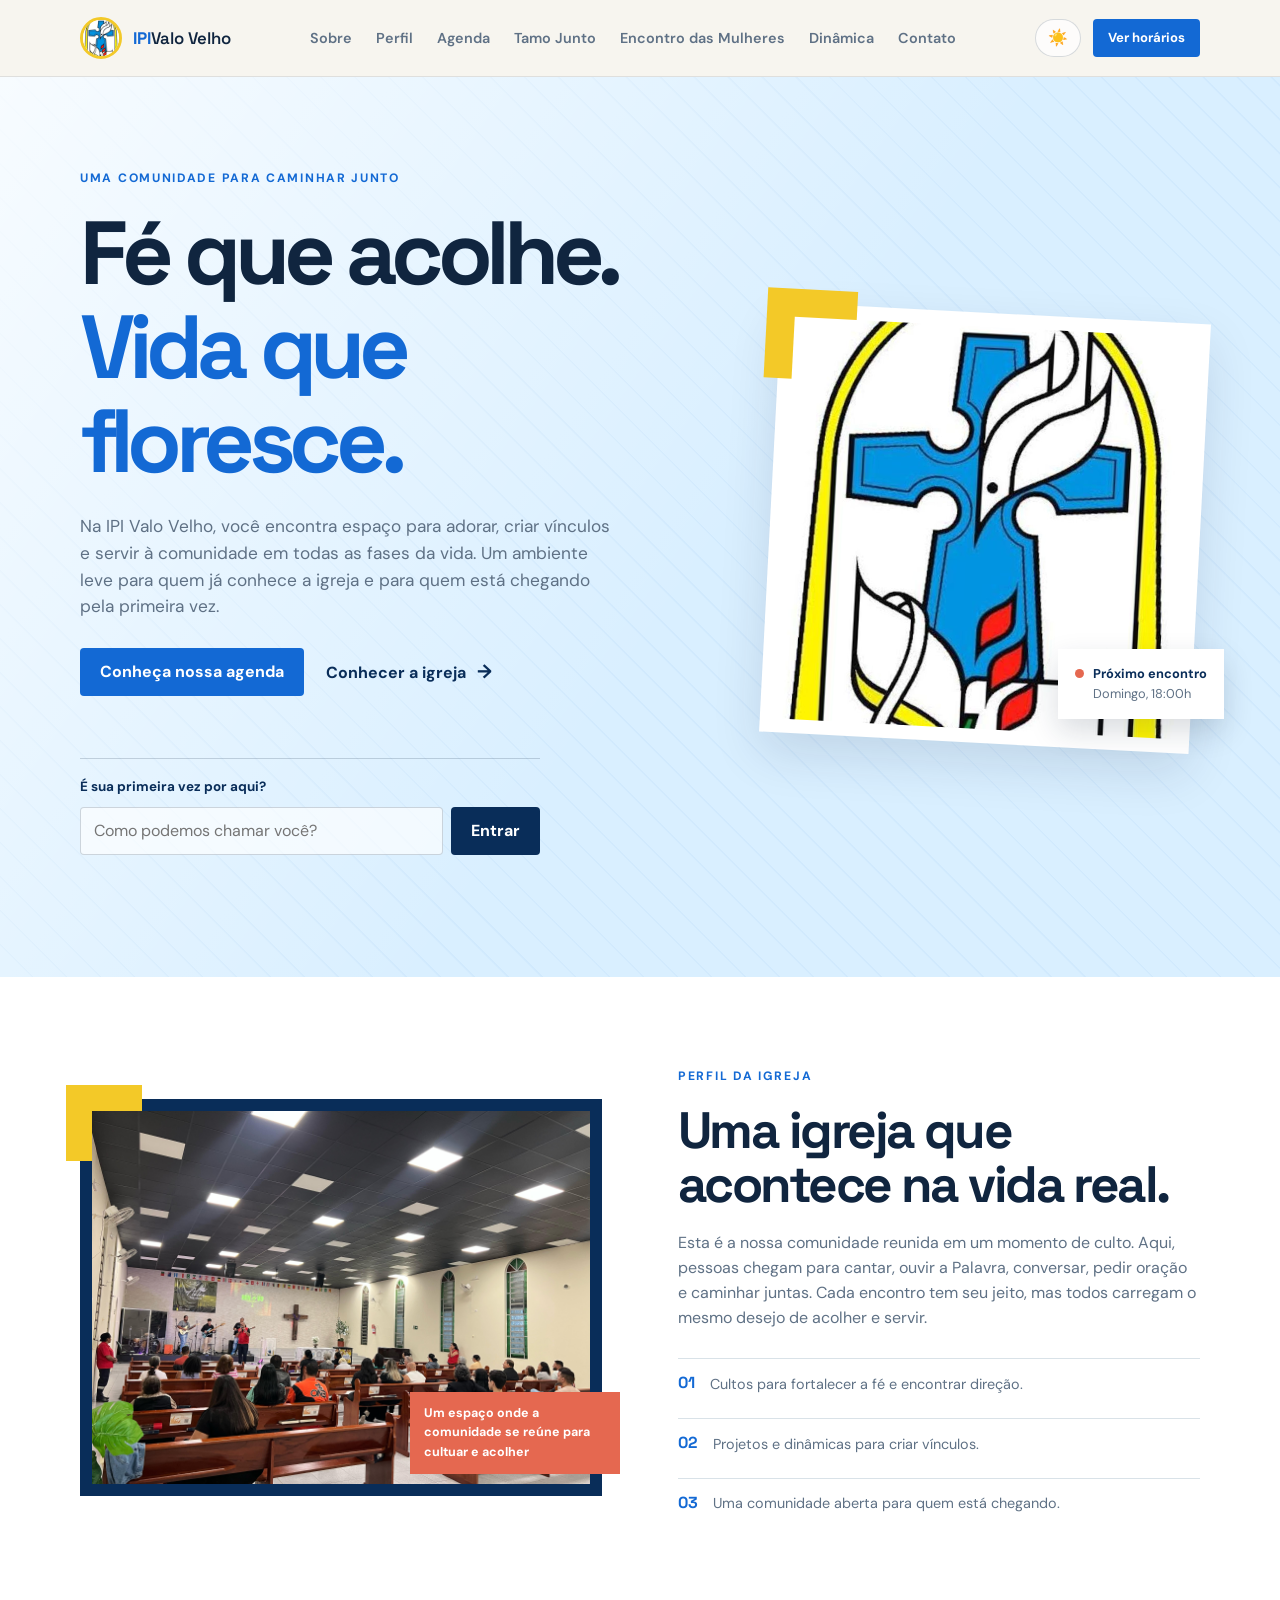
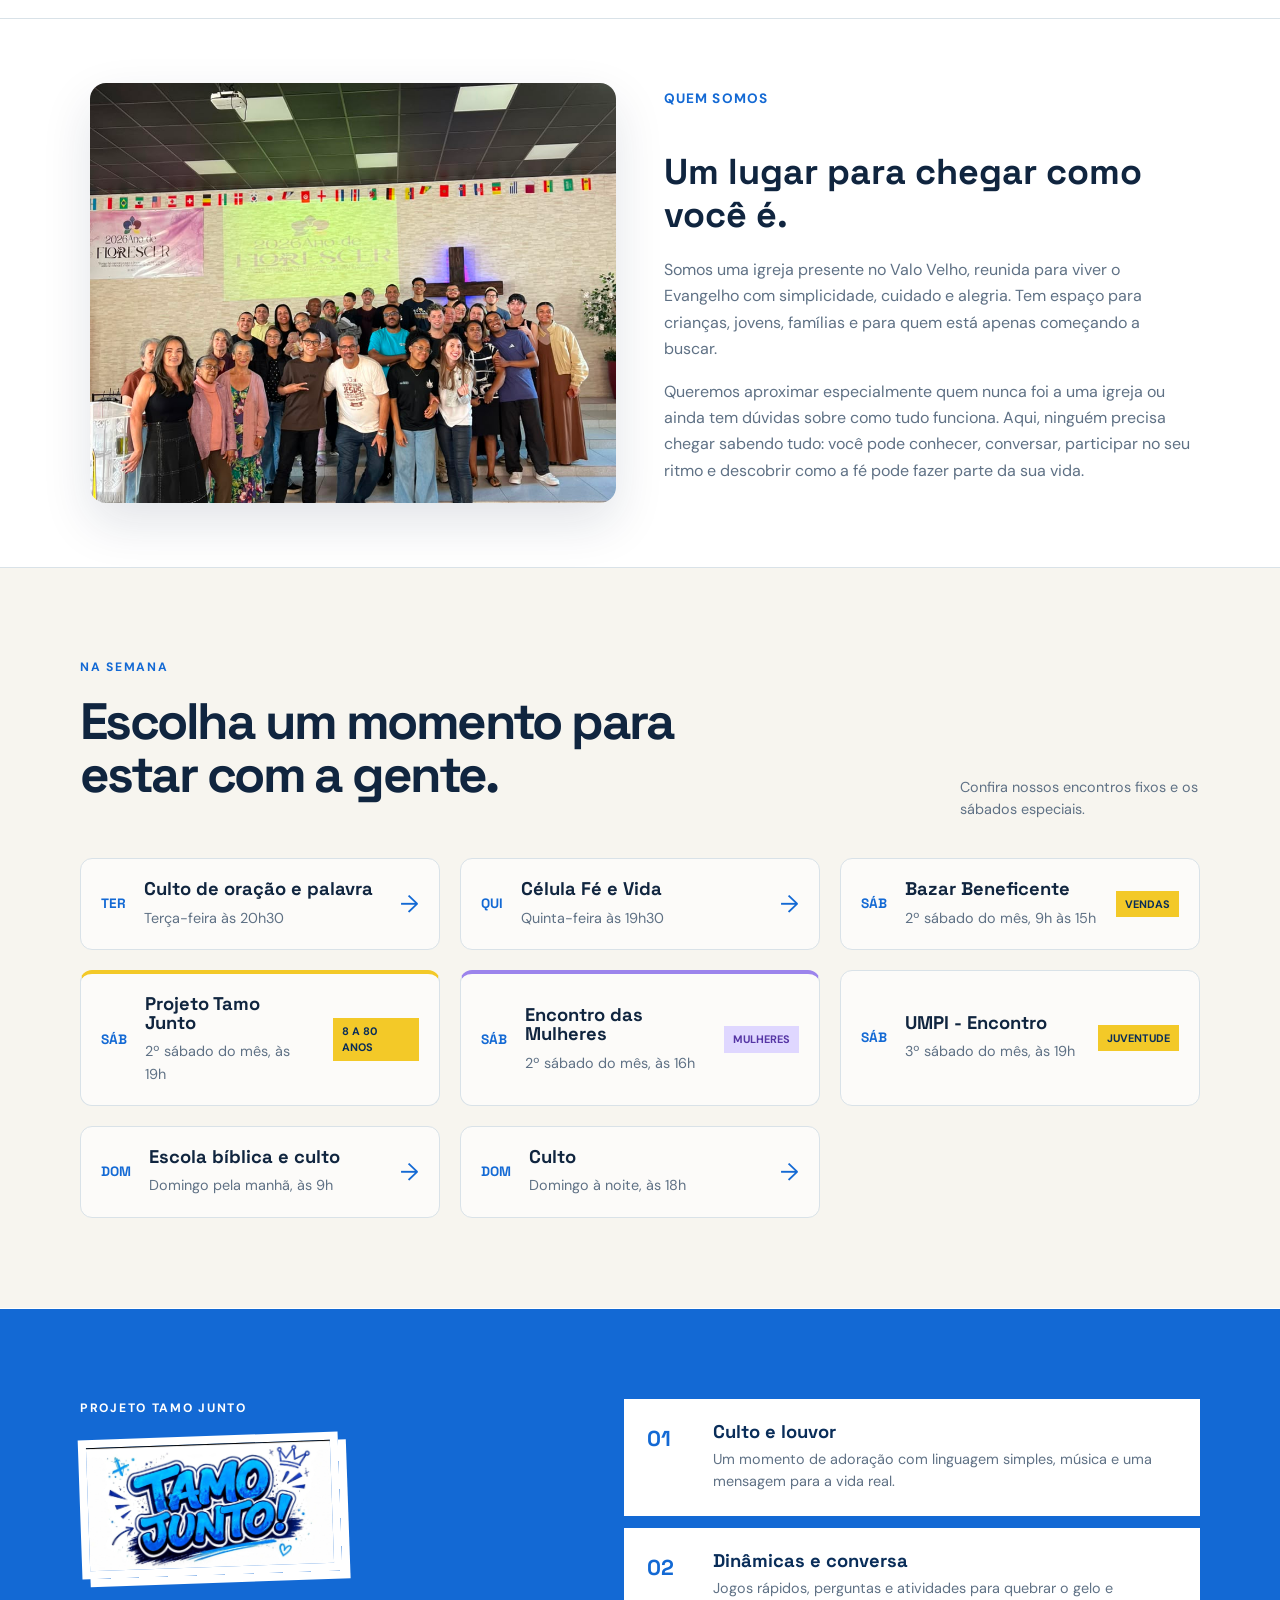
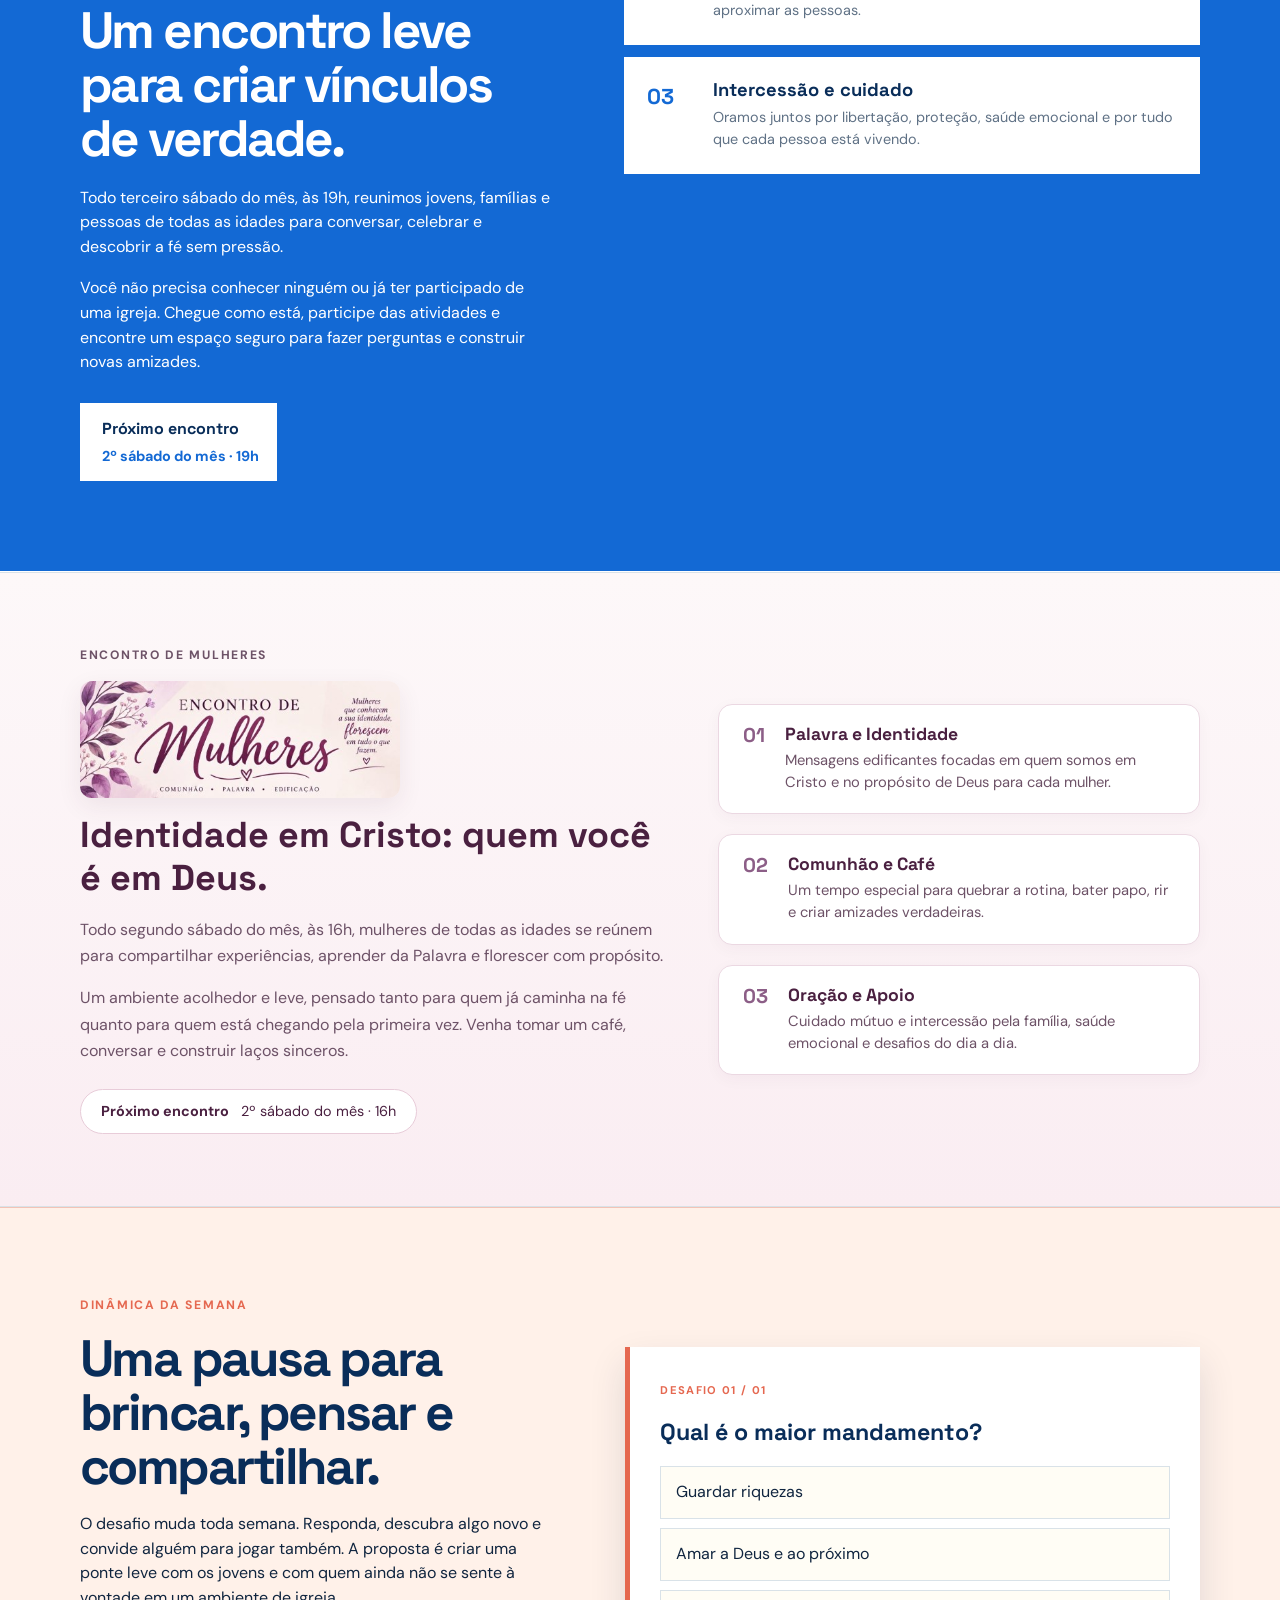
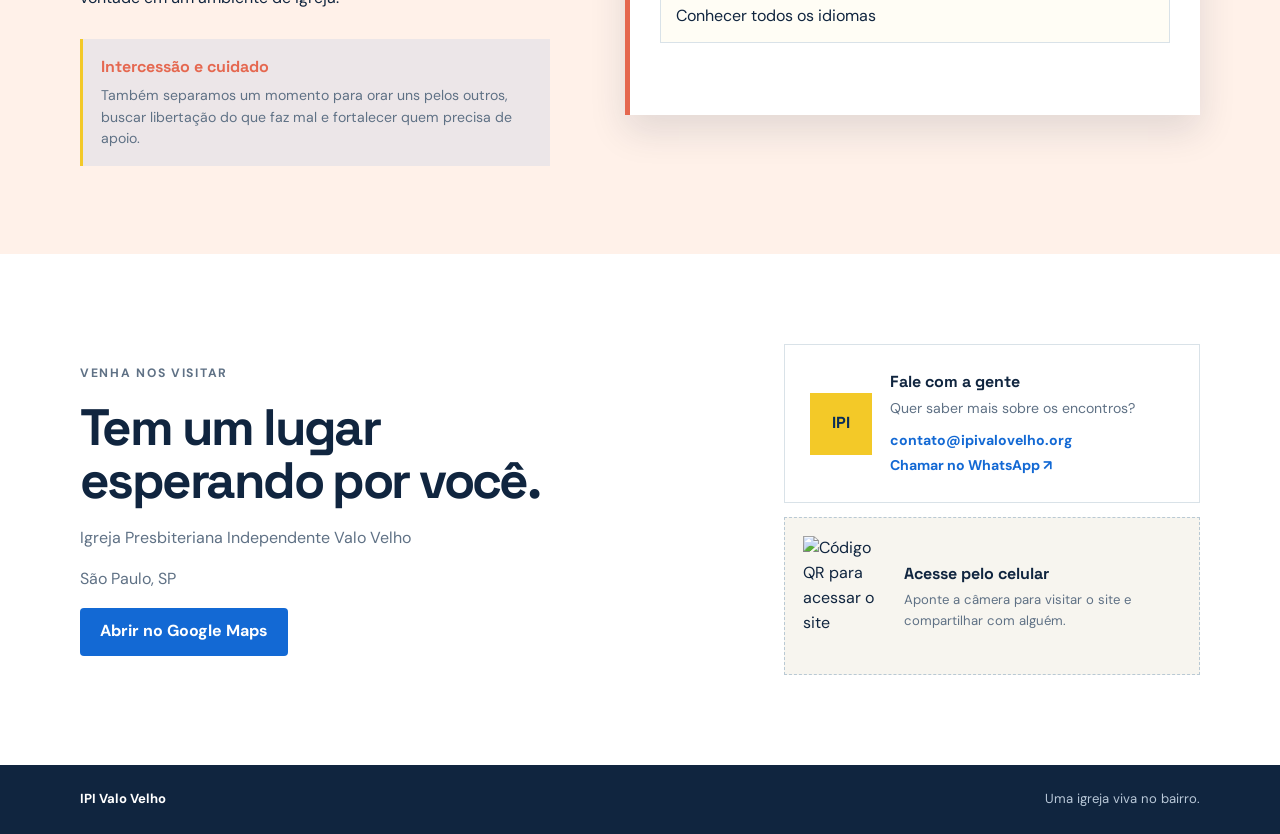
==== index.html @ 5ca3e4ac "Update index.html" ====
<!DOCTYPE html>
<html lang="pt-BR">
  <head>
    <meta charset="UTF-8" />
    <meta name="viewport" content="width=device-width, initial-scale=1.0" />
    <meta name="description" content="Conheça a IPI Valo Velho, seus cultos, projetos e atividades da semana." />
    <title>IPI Valo Velho | Comunidade e Fé</title>
    <link rel="stylesheet" href="./index.css">
  </head>
  <body>
    <header class="site-header">
      <div class="container nav-wrap">
        <a class="brand" href="#inicio" aria-label="IPI Valo Velho - início">
          <img src="./images/Logo Igreja Presbiteriana Independente.jpg" alt="Logo da Igreja Presbiteriana Independente Valo Velho" />
          <span><strong>IPI</strong>Valo Velho</span>
        </a>
        <nav aria-label="Navegação principal">
          <a href="#sobre">Sobre</a>
          <a href="#perfil">Perfil</a>
          <a href="#agenda">Agenda</a>
          <a href="#tamo-junto">Tamo Junto</a>
          <a href="#Encontro-das-Mulheres">Encontro das Mulheres</a>
          <a href="#dinamica">Dinâmica</a>
          <a href="#contato">Contato</a>
        </nav>
        <div class="header-actions">
          <button class="theme-toggle" type="button" aria-label="Alternar tema">
            <span class="theme-toggle__icon" aria-hidden="true">☀️</span>
          </button>
          <a class="button button-small" href="#agenda">Ver horários</a>
        </div>
      </div>
    </header>

    <main>
      <section class="hero" id="inicio">
        <div class="container hero-grid">
          <div class="hero-copy">
            <p class="kicker">Uma comunidade para caminhar junto</p>
            <h1>Fé que acolhe.<br /><em>Vida que floresce.</em></h1>
            <p class="hero-intro">Na IPI Valo Velho, você encontra espaço para adorar, criar vínculos e servir à comunidade em todas as fases da vida. Um ambiente leve para quem já conhece a igreja e para quem está chegando pela primeira vez.</p>
            <div class="hero-actions">
              <a class="button" href="#agenda">Conheça nossa agenda</a>
              <a class="text-link" href="#sobre">Conhecer a igreja <span aria-hidden="true">&#8594;</span></a>
            </div>
            <div class="visitor-checkin" aria-label="Entrada de visitante">
              <label for="visitor-name">É sua primeira vez por aqui?</label>
              <div class="checkin-row">
                <input id="visitor-name" type="text" placeholder="Como podemos chamar você?" autocomplete="name" />
                <button class="button button-dark" id="checkin-button" type="button">Entrar</button>
              </div>
              <p class="checkin-message" id="checkin-message" role="status"></p>
            </div>
          </div>
          <div class="hero-art">
            <div class="hero-image-frame">
              <img src="./images/Logo Igreja Presbiteriana Independente.jpg" alt="Logo da Igreja Presbiteriana Independente Valo Velho" />
            </div>
            <div class="hero-note"><span class="note-dot"></span><strong>Próximo encontro</strong><span>Domingo, 18:00h</span></div>
          </div>
        </div>
      </section>

      <section class="profile-section" id="perfil">
        <div class="container profile-grid">
          <div class="profile-image-frame">
            <img src="./images/Culto.jpg" alt="Culto acontecendo no interior da Igreja Presbiteriana Independente Valo Velho" />
            <span class="profile-caption">Um espaço onde a comunidade se reúne para cultuar e acolher</span>
          </div>
          <div class="profile-copy">
            <p class="section-label">Perfil da igreja</p>
            <h2>Uma igreja que acontece na vida real.</h2>
            <p>Esta é a nossa comunidade reunida em um momento de culto. Aqui, pessoas chegam para cantar, ouvir a Palavra, conversar, pedir oração e caminhar juntas. Cada encontro tem seu jeito, mas todos carregam o mesmo desejo de acolher e servir.</p>
            <div class="profile-points">
              <div><strong>01</strong><span>Cultos para fortalecer a fé e encontrar direção.</span></div>
              <div><strong>02</strong><span>Projetos e dinâmicas para criar vínculos.</span></div>
              <div><strong>03</strong><span>Uma comunidade aberta para quem está chegando.</span></div>
            </div>
          </div>
        </div>
      </section>

     <section id="sobre" class="about-section">
  <div class="about-container">
    <div class="about-media">
      <img 
        src="./images/QuemSomos.jpg" 
        alt="Comunidade reunida na IPI Valo Velho" 
        class="about-img"
      />
    </div>
    <div class="about-content">
      <span class="section-tag">QUEM SOMOS</span>
      <h2>Um lugar para chegar como você é.</h2>
      <p>
        Somos uma igreja presente no Valo Velho, reunida para viver o Evangelho com simplicidade, cuidado e alegria. Tem espaço para crianças, jovens, famílias e para quem está apenas começando a buscar.
      </p>
      <p>
        Queremos aproximar especialmente quem nunca foi a uma igreja ou ainda tem dúvidas sobre como tudo funciona. Aqui, ninguém precisa chegar sabendo tudo: você pode conhecer, conversar, participar no seu ritmo e descobrir como a fé pode fazer parte da sua vida.
      </p>
    </div>
  </div>
</section>

      <section class="section" id="agenda">
        <div class="container">
          <div class="section-heading">
            <div><p class="section-label">Na semana</p><h2>Escolha um momento para estar com a gente.</h2></div>
            <p class="section-description">Confira nossos encontros fixos e os sábados especiais.</p>
          </div>
          <div class="schedule-grid">
            <article class="schedule-card"><span class="day">TER</span><div><h3>Culto de oração e palavra</h3><p>Terça-feira às 20h30</p></div><span class="arrow" aria-hidden="true">&#8594;</span></article>
            <article class="schedule-card"><span class="day">QUI</span><div><h3>Célula Fé e Vida</h3><p>Quinta-feira às 19h30</p></div><span class="arrow" aria-hidden="true">&#8594;</span></article>
            <article class="schedule-card"><span class="day">SÁB</span><div><h3>Bazar Beneficente</h3><p>2º sábado do mês, 9h às 15h</p></div><span class="tag red">Vendas</span></article>
            <article class="schedule-card featured"><span class="day">SÁB</span><div><h3>Projeto Tamo Junto</h3><p>2º sábado do mês, às 19h</p></div><span class="tag">8 a 80 anos</span></article>
            <article class="schedule-card"><span class="day">SÁB</span><div><h3>Encontro das Mulheres</h3><p>2º sábado do mês, às 16h</p></div><span class="tag purple">Mulheres</span></article>
            <article class="schedule-card"><span class="day">SÁB</span><div><h3>UMPI - Encontro</h3><p>3º sábado do mês, às 19h</p></div><span class="tag blue">Juventude</span></article>
            <article class="schedule-card"><span class="day">DOM</span><div><h3>Escola bíblica e culto</h3><p>Domingo pela manhã, às 9h</p></div><span class="arrow" aria-hidden="true">&#8594;</span></article>
            <article class="schedule-card"><span class="day">DOM</span><div><h3>Culto</h3><p>Domingo à noite, às 18h</p></div><span class="arrow" aria-hidden="true">&#8594;</span></article>
          </div>
        </div>
      </section>

      <section class="tamo-section" id="tamo-junto">
        <div class="container tamo-layout">
          <div class="tamo-heading">
            <p class="section-label">Projeto Tamo Junto</p><img class="tamo-logo tamo-logo-top" src="./images/logo.jpg" alt="Logo do Projeto Tamo Junto" />
            <h2>Um encontro leve para criar vínculos de verdade.</h2>
            <p>Todo terceiro sábado do mês, às 19h, reunimos jovens, famílias e pessoas de todas as idades para conversar, celebrar e descobrir a fé sem pressão.</p>
            <p>Você não precisa conhecer ninguém ou já ter participado de uma igreja. Chegue como está, participe das atividades e encontre um espaço seguro para fazer perguntas e construir novas amizades.</p>
            <div class="tamo-date"><strong>Próximo encontro</strong><span>2º sábado do mês · 19h</span></div>
          </div>
          <div class="tamo-activities">
            <div class="activity-card"><span>01</span><div><h3>Culto e louvor</h3><p>Um momento de adoração com linguagem simples, música e uma mensagem para a vida real.</p></div></div>
            <div class="activity-card"><span>02</span><div><h3>Dinâmicas e conversa</h3><p>Jogos rápidos, perguntas e atividades para quebrar o gelo e aproximar as pessoas.</p></div></div>
            <div class="activity-card"><span>03</span><div><h3>Intercessão e cuidado</h3><p>Oramos juntos por libertação, proteção, saúde emocional e por tudo que cada pessoa está vivendo.</p></div></div>
          </div>
        </div>
      </section>

      <section class="women-section" id="Encontro-das-Mulheres">
  <div class="container women-layout">
    <div class="women-heading">
      <p class="section-label">Encontro de Mulheres</p>
      <img class="women-logo women-logo-top" src="./images/EncontrodasMulheres.jpg" alt="Logo do Encontro de Mulheres" />
      <h2>Identidade em Cristo: quem você é em Deus.</h2>
      <p>Todo segundo sábado do mês, às 16h, mulheres de todas as idades se reúnem para compartilhar experiências, aprender da Palavra e florescer com propósito.</p>
      <p>Um ambiente acolhedor e leve, pensado tanto para quem já caminha na fé quanto para quem está chegando pela primeira vez. Venha tomar um café, conversar e construir laços sinceros.</p>
      <div class="women-date">
        <strong>Próximo encontro</strong>
        <span>2º sábado do mês · 16h</span>
      </div>
    </div>

    <div class="women-activities">
      <div class="activity-card">
        <span>01</span>
        <div>
          <h3>Palavra e Identidade</h3>
          <p>Mensagens edificantes focadas em quem somos em Cristo e no propósito de Deus para cada mulher.</p>
        </div>
      </div>
      <div class="activity-card">
        <span>02</span>
        <div>
          <h3>Comunhão e Café</h3>
          <p>Um tempo especial para quebrar a rotina, bater papo, rir e criar amizades verdadeiras.</p>
        </div>
      </div>
      <div class="activity-card">
        <span>03</span>
        <div>
          <h3>Oração e Apoio</h3>
          <p>Cuidado mútuo e intercessão pela família, saúde emocional e desafios do dia a dia.</p>
        </div>
      </div>
    </div>
  </div>
</section>   
      
      <section class="game-section" id="dinamica">
        <div class="container game-layout">
          <div><p class="section-label light">Dinâmica da semana</p><h2>Uma pausa para brincar, pensar e compartilhar.</h2><p>O desafio muda toda semana. Responda, descubra algo novo e convide alguém para jogar também. A proposta é criar uma ponte leve com os jovens e com quem ainda não se sente à vontade em um ambiente de igreja.</p><div class="intercession-note"><strong>Intercessão e cuidado</strong><span>Também separamos um momento para orar uns pelos outros, buscar libertação do que faz mal e fortalecer quem precisa de apoio.</span></div></div>
          <div class="quiz-card" id="quiz-card">
            <span class="quiz-count">DESAFIO 01 / 01</span>
            <h3>Qual é o maior mandamento?</h3>
            <div class="quiz-options">
              <button type="button" data-answer="false">Guardar riquezas</button>
              <button type="button" data-answer="true">Amar a Deus e ao próximo</button>
              <button type="button" data-answer="false">Conhecer todos os idiomas</button>
            </div>
            <p class="quiz-result" id="quiz-result" role="status"></p>
          </div>
        </div>
      </section>

      <section class="location-section" id="contato">
        <div class="container location-grid">
          <div><p class="section-label">Venha nos visitar</p><h2>Tem um lugar esperando por você.</h2><p>Igreja Presbiteriana Independente Valo Velho</p><p>São Paulo, SP</p><a class="button" href="https://www.google.com/maps/search/?api=1&query=IPI+Valo+Velho" target="_blank" rel="noopener noreferrer">Abrir no Google Maps</a></div>
            <div class="contact-stack"><div class="contact-card"><span class="contact-mark">IPI</span><div><strong>Fale com a gente</strong><p>Quer saber mais sobre os encontros?</p><a href="mailto:contato@ipivalovelho.org">contato@ipivalovelho.org</a><br/>
              <a href="https://01158736842" target="_blank" rel="noopener noreferrer">Chamar no WhatsApp &#8599;</a></div></div>
            <div class="qr-card">
            <img 
              src="https://api.qrserver.com/v1/create-qr-code/?size=150x150&data=https://vitorbernardes-tech.github.io/IPI-Valo-Velho/" 
              alt="Código QR para acessar o site"
              style="width: 120px; height: 120px;"
              />
            <div>
              <strong>Acesse pelo celular</strong>
                <p>Aponte a câmera para visitar o site e compartilhar com alguém.</p>
            </div>
          </div>
        </div>
    </section>
  </main>

    <footer><div class="container footer-wrap"><span>IPI Valo Velho</span><span>Uma igreja viva no bairro.</span></div></footer>

    <script src="./app.js" defer></script>
  </body>
</html>
---- index.css ----
@import url('https://fonts.googleapis.com/css2?family=DM+Sans:wght@400;500;600;700&family=Space+Grotesk:wght@500;600;700&display=swap');

:root {
  --ink: #10253f;
  --muted: #5f7185;
  --blue: #1369d4;
  --blue-dark: #092d59;
  --sky: #d9efff;
  --yellow: #f3c928;
  --red: #e56850;
  --paper: #f7f5ef;
  --white: #fff;
  --line: #d9e2e8;
  --shadow: 0 20px 50px rgba(16, 37, 63, .12);
}

body[data-theme="dark"] {
  background-color: var(--paper);
  color: var(--ink);
}

body[data-theme="dark"] .site-header {
  background: rgba(10, 20, 35, 0.95);
  border-bottom: 1px solid var(--line);
}

body[data-theme="dark"] .nav-links a {
  color: var(--ink);
}

body[data-theme="dark"] .hero {
  background-image: linear-gradient(125deg, rgba(10, 20, 35, 0.85), transparent 55%);
}

body[data-theme="dark"] .schedule-card,
body[data-theme="dark"] .profile-card,
body[data-theme="dark"] .info-card,
body[data-theme="dark"] .interactive-card {
  background-color: var(--white);
  border-color: var(--line);
  color: var(--ink);
}

body[data-theme="dark"] p,
body[data-theme="dark"] .section-desc,
body[data-theme="dark"] .card-desc {
  color: var(--muted);
}

body[data-theme="dark"] input[type="text"] {
  background-color: var(--paper);
  border-color: var(--line);
  color: var(--ink);
}
body[data-theme="dark"] {

  --ink: #eaf5ff;
  --muted: #a8bdd7;
  --blue: #7bb3ff;
  --blue-dark: #dfeeff;
  --sky: #11263d;
  --yellow: #f3d764;
  --red: #ff9180;
  --paper: #0a1423;
  --white: #13263d;
  --line: #2d435d;
  --shadow: 0 20px 50px rgba(2, 6, 12, .45);
}

.about-section {
  padding: 4rem 1.5rem;
  background-color: var(--white);
  border-top: 1px solid var(--line);
  border-bottom: 1px solid var(--line);
}

.about-container {
  max-width: 1100px;
  margin: 0 auto;
  display: grid;
  grid-template-columns: 1fr 1fr;
  gap: 3rem;
  align-items: center;
}

.about-media {
  position: relative;
}

.about-img {
  width: 100%;
  max-height: 420px;
  object-fit: cover;
  border-radius: 16px;
  box-shadow: var(--shadow);
  display: block;
}

.about-content .section-tag {
  font-size: 0.85rem;
  font-weight: 700;
  letter-spacing: 0.08em;
  color: var(--blue);
  text-transform: uppercase;
  margin-bottom: 0.75rem;
  display: inline-block;
}

.about-content h2 {
  font-size: 2.25rem;
  line-height: 1.2;
  margin-bottom: 1.25rem;
  color: var(--ink);
}

.about-content p {
  color: var(--muted);
  line-height: 1.65;
  margin-bottom: 1rem;
}

/* Responsividade para celular/telas menores */
@media (max-width: 768px) {
  .about-container {
    grid-template-columns: 1fr;
    gap: 2rem;
  }
}

* { box-sizing: border-box; }
html { scroll-behavior: smooth; }
body { margin: 0; background: var(--paper); color: var(--ink); font-family: 'DM Sans', sans-serif; line-height: 1.55; transition: background-color .25s ease, color .25s ease; }
a { color: inherit; text-decoration: none; }
img { display: block; max-width: 100%; }
button, input { font: inherit; }
.container { width: min(1120px, calc(100% - 40px)); margin: 0 auto; }
.header-actions { display: flex; align-items: center; gap: 12px; }
.theme-toggle { display: inline-flex; align-items: center; gap: 8px; min-height: 38px; padding: 0 12px; border: 1px solid rgba(16, 37, 63, .16); border-radius: 999px; background: rgba(255, 255, 255, .7); color: var(--ink); cursor: pointer; transition: background .2s ease, border-color .2s ease, transform .2s ease; }
.theme-toggle:hover { transform: translateY(-1px); border-color: var(--blue); }
body[data-theme="dark"] .theme-toggle { background: rgba(19, 41, 66, .9); border-color: rgba(173, 201, 255, .3); }
.theme-toggle__icon { font-size: 1rem; }
.theme-toggle__text { font-size: .8rem; font-weight: 700; }

.site-header { position: sticky; top: 0; z-index: 5; background: rgba(247, 245, 239, .92); border-bottom: 1px solid rgba(16, 37, 63, .1); backdrop-filter: blur(14px); }
.nav-wrap { min-height: 76px; display: flex; align-items: center; justify-content: space-between; gap: 28px; }
.brand { display: flex; align-items: center; gap: 11px; font-family: 'Space Grotesk', sans-serif; font-size: 1.05rem; font-weight: 600; white-space: nowrap; }
.brand img { width: 42px; height: 42px; object-fit: cover; border: 3px solid var(--yellow); border-radius: 50%; }
.brand strong { color: var(--blue); }
nav { display: flex; gap: 24px; color: var(--muted); font-size: .9rem; font-weight: 600; }
nav a:hover, .text-link:hover { color: var(--blue); }

.button { display: inline-flex; align-items: center; justify-content: center; min-height: 48px; padding: 0 20px; border: 0; border-radius: 4px; background: var(--blue); color: var(--white); font-weight: 700; cursor: pointer; transition: transform .2s, background .2s; }
.button:hover { background: var(--blue-dark); transform: translateY(-2px); }
.button-small { min-height: 38px; padding: 0 15px; font-size: .82rem; }
.button-dark { background: var(--blue-dark); }

.hero { position: relative; overflow: hidden; padding: 92px 0 90px; background-color: var(--sky); background-image: linear-gradient(125deg, rgba(255,255,255,.8), transparent 55%), repeating-linear-gradient(45deg, transparent 0 22px, rgba(19,105,212,.045) 23px 24px); }
.hero-grid { display: grid; grid-template-columns: 1.05fr .95fr; align-items: center; gap: 72px; }
.kicker, .section-label { margin: 0 0 18px; color: var(--blue); font-size: .76rem; font-weight: 700; letter-spacing: .14em; text-transform: uppercase; }
.hero h1, h2, h3 { font-family: 'Space Grotesk', sans-serif; line-height: 1.05; }
.hero h1 { max-width: 620px; margin: 0; font-size: clamp(3.3rem, 7vw, 6.2rem); letter-spacing: -.07em; }
.hero h1 em { color: var(--blue); font-style: normal; }
.hero-intro { max-width: 535px; margin: 25px 0 28px; color: var(--muted); font-size: 1.08rem; }
.hero-actions { display: flex; align-items: center; flex-wrap: wrap; gap: 22px; }
.text-link { color: var(--blue-dark); font-weight: 700; }
.text-link span { margin-left: 7px; font-size: 1.2rem; }
.visitor-checkin { max-width: 460px; margin-top: 62px; padding-top: 18px; border-top: 1px solid rgba(16, 37, 63, .18); }
.visitor-checkin label { display: block; margin-bottom: 9px; color: var(--blue-dark); font-size: .84rem; font-weight: 700; }
.checkin-row { display: flex; gap: 8px; }
.checkin-row input { min-width: 0; flex: 1; border: 1px solid rgba(16,37,63,.18); border-radius: 4px; padding: 0 13px; background: rgba(255,255,255,.65); color: var(--ink); outline: none; }
.checkin-row input:focus { border-color: var(--blue); box-shadow: 0 0 0 3px rgba(19,105,212,.12); }
.checkin-message { min-height: 24px; margin: 8px 0 0; color: var(--blue); font-size: .86rem; font-weight: 700; }
.hero-art { position: relative; max-width: 430px; justify-self: end; }
.hero-image-frame { position: relative; padding: 14px; background: var(--white); box-shadow: var(--shadow); transform: rotate(3deg); }
.hero-image-frame::before { content: ''; position: absolute; inset: -14px auto auto -14px; width: 90px; height: 90px; background: var(--yellow); z-index: -1; }
.hero-image-frame img { width: 100%; aspect-ratio: 1 / 1; object-fit: cover; }
.hero-note { position: absolute; right: -24px; bottom: 24px; display: grid; grid-template-columns: auto 1fr; column-gap: 9px; padding: 15px 17px; background: var(--white); box-shadow: 0 12px 30px rgba(16,37,63,.16); font-size: .8rem; }
.hero-note strong { color: var(--blue-dark); }.hero-note span:last-child { grid-column: 2; color: var(--muted); }.note-dot { width: 9px; height: 9px; margin-top: 5px; border-radius: 50%; background: var(--red); }

.intro-strip { padding: 78px 0; background: var(--white); }.intro-grid { display: grid; grid-template-columns: .7fr 1.3fr; gap: 50px; }.intro-grid h2, .section-heading h2, .location-section h2, .game-layout h2 { max-width: 600px; margin: 0 0 18px; font-size: clamp(2rem, 4vw, 3.25rem); letter-spacing: -.05em; }.intro-grid p:last-child { max-width: 640px; margin: 0; color: var(--muted); font-size: 1.05rem; }
.profile-section { padding: 90px 0; background: var(--white); }.profile-grid { display: grid; grid-template-columns: 1fr 1fr; align-items: center; gap: 76px; }.profile-image-frame { position: relative; padding: 12px; background: var(--blue-dark); }.profile-image-frame::before { content: ''; position: absolute; top: -14px; left: -14px; width: 76px; height: 76px; background: var(--yellow); z-index: 0; }.profile-image-frame img { position: relative; z-index: 1; width: 100%; aspect-ratio: 4 / 3; object-fit: cover; }.profile-caption { position: absolute; right: -18px; bottom: 22px; z-index: 2; max-width: 210px; padding: 12px 14px; background: var(--red); color: var(--white); font-size: .78rem; font-weight: 700; }.profile-copy h2 { max-width: 510px; margin: 0 0 20px; font-family: 'Space Grotesk', sans-serif; font-size: clamp(2rem, 4vw, 3.25rem); letter-spacing: -.05em; line-height: 1.05; }.profile-copy > p:not(.section-label) { max-width: 520px; color: var(--muted); }.profile-points { display: grid; gap: 10px; margin-top: 28px; }.profile-points div { display: flex; align-items: center; gap: 15px; padding: 12px 0; border-top: 1px solid var(--line); }.profile-points strong { color: var(--blue); font-family: 'Space Grotesk', sans-serif; }.profile-points span { color: var(--muted); font-size: .9rem; }
.section { padding: 90px 0; }.section-heading { display: flex; align-items: end; justify-content: space-between; gap: 30px; margin-bottom: 38px; }.section-description { max-width: 240px; margin: 0; color: var(--muted); font-size: .9rem; }
.schedule-grid { display: grid; grid-template-columns: repeat(2, 1fr); gap: 12px; }.schedule-card { position: relative; min-height: 126px; display: flex; align-items: flex-start; gap: 18px; padding: 24px; border: 1px solid var(--line); background: rgba(255,255,255,.65); }.schedule-card:hover { border-color: var(--blue); }.schedule-card .day { color: var(--blue); font-family: 'Space Grotesk', sans-serif; font-size: .85rem; font-weight: 700; }.schedule-card h3 { margin: 0 0 8px; font-size: 1.15rem; }.schedule-card p { margin: 0; color: var(--muted); font-size: .9rem; }.arrow { margin-left: auto; color: var(--blue); font-size: 1.5rem; }.tag { align-self: center; margin-left: auto; padding: 5px 9px; background: var(--yellow); color: var(--blue-dark); font-size: .68rem; font-weight: 700; text-transform: uppercase; }.tag.purple { background: #dfd7ff; color: #5636a5; }.featured { border-top: 4px solid var(--yellow); }.featured + .schedule-card { border-top: 4px solid #9c84ec; }
.tamo-section { padding: 90px 0; background: #0804f8; border-top: 1px solid #9494a3; border-bottom: 1px solid #169bd8; }.tamo-layout { display: grid; grid-template-columns: .9fr 1.1fr; gap: 72px; align-items: start; }.tamo-heading h2 { max-width: 530px; margin: 0 0 20px; font-family: 'Space Grotesk', sans-serif; font-size: clamp(2rem, 4vw, 3.4rem); letter-spacing: -.05em; line-height: 1.05; }.tamo-heading > p:not(.section-label) { max-width: 530px; color: var(--muted); }.tamo-date { display: inline-grid; gap: 3px; margin-top: 12px; padding: 14px 18px; border-left: 4px solid var(--red); background: #fff; }.tamo-date strong { color: var(--blue-dark); font-family: 'Space Grotesk', sans-serif; }.tamo-date span { color: var(--red); font-size: .9rem; font-weight: 700; }.tamo-activities { display: grid; gap: 12px; }.activity-card { display: grid; grid-template-columns: 48px 1fr; gap: 18px; align-items: start; padding: 22px; background: var(--white); border: 1px solid #f2c3b7; }.activity-card > span { color: var(--red); font-family: 'Space Grotesk', sans-serif; font-size: 1.35rem; font-weight: 700; }.activity-card h3 { margin: 0 0 7px; font-size: 1.15rem; }.activity-card p { margin: 0; color: var(--muted); font-size: .9rem; }

.game-section { padding: 88px 0; background: var(--blue-dark); color: var(--white); }.game-layout { display: grid; grid-template-columns: .9fr 1.1fr; align-items: center; gap: 75px; }.light { color: var(--yellow); }.game-layout h2 { color: var(--white); }.game-layout > div > p:last-child { max-width: 390px; color: #b9c8d8; }.quiz-card { padding: 30px; border-left: 5px solid var(--yellow); background: #123c6d; box-shadow: 0 16px 35px rgba(0,0,0,.2); }.quiz-count { color: var(--yellow); font-size: .7rem; font-weight: 700; letter-spacing: .12em; }.quiz-card h3 { margin: 18px 0 22px; font-size: 1.45rem; }.quiz-options { display: grid; gap: 9px; }.quiz-options button { padding: 13px 15px; border: 1px solid #416890; background: transparent; color: var(--white); text-align: left; cursor: pointer; }.quiz-options button:hover { border-color: var(--yellow); background: rgba(243,201,40,.1); }.quiz-result { min-height: 24px; margin: 18px 0 0; font-weight: 700; }.quiz-result.success { color: var(--yellow); }.quiz-result.try-again { color: #ffad9e; }
.location-section { padding: 90px 0; background: var(--white); }.location-grid { display: grid; grid-template-columns: 1.2fr .8fr; gap: 80px; align-items: center; }.location-section h2 { max-width: 500px; }.location-section p { color: var(--muted); }.contact-card { display: flex; align-items: center; gap: 18px; padding: 25px; border: 1px solid var(--line); }.contact-mark { display: grid; place-items: center; width: 62px; height: 62px; background: var(--yellow); color: var(--blue-dark); font-family: 'Space Grotesk', sans-serif; font-weight: 700; }.contact-card strong { font-family: 'Space Grotesk', sans-serif; }.contact-card p { margin: 3px 0 8px; font-size: .88rem; }.contact-card a { color: var(--blue); font-size: .88rem; font-weight: 700; }
footer { padding: 24px 0; background: var(--ink); color: #b9c8d8; font-size: .82rem; }.footer-wrap { display: flex; justify-content: space-between; gap: 20px; }.footer-wrap span:first-child { color: var(--white); font-weight: 700; }
.tamo-logo { width: min(100%, 300px); margin: 0 0 26px; border: 8px solid var(--white); box-shadow: 8px 8px 0 var(--yellow); transform: rotate(-2deg); }
.tamo-logo-top { width: min(100%, 260px); margin: 0 0 30px; border-color: var(--blue-dark); box-shadow: 8px 8px 0 var(--red); }
.intercession-note { display: grid; gap: 5px; max-width: 470px; margin-top: 28px; padding: 16px 18px; border-left: 3px solid var(--yellow); background: rgba(255,255,255,.08); }.intercession-note strong { color: var(--yellow); font-family: 'Space Grotesk', sans-serif; }.intercession-note span { color: #d3deea; font-size: .88rem; }
.contact-stack { display: grid; gap: 14px; }.qr-card { display: flex; align-items: center; gap: 16px; padding: 18px; border: 1px dashed #b9c9d4; background: var(--paper); }.qr-card strong { font-family: 'Space Grotesk', sans-serif; }.qr-card p { margin: 4px 0 0; font-size: .82rem; }.qr-code { display: grid; place-items: center; flex: 0 0 82px; aspect-ratio: 1; border: 6px solid var(--ink); background: repeating-conic-gradient(var(--ink) 0 25%, var(--white) 0 50%) 50% / 12px 12px; color: var(--white); font-size: .55rem; font-weight: 700; text-align: center; }.qr-code span { padding: 5px; background: var(--ink); }
.game-section { background: #fff1e9; color: var(--ink); border-top: 1px solid #f2c3b7; }.game-section .light { color: var(--red); }.game-layout h2 { color: var(--blue-dark); }.game-layout > div > p:last-child { color: var(--muted); }.quiz-card { border-left-color: var(--red); background: var(--white); box-shadow: 0 16px 35px rgba(16,37,63,.12); }.quiz-card h3 { color: var(--blue-dark); }.quiz-count { color: var(--red); }.quiz-options button { border-color: var(--line); background: #fffdf5; color: var(--ink); }.quiz-options button:hover { border-color: var(--red); background: #fff1e9; }.intercession-note { background: rgba(19,105,212,.08); }.intercession-note strong { color: var(--red); }.intercession-note span { color: var(--muted); }
.tamo-section { background: var(--blue); border-color: var(--white); color: var(--white); }.tamo-section .section-label, .tamo-section h2, .tamo-section .tamo-heading > p:not(.section-label) { color: var(--white); }.tamo-section .tamo-logo-top { border-color: var(--white); box-shadow: 8px 8px 0 var(--white); }.tamo-section .tamo-date { background: var(--white); border-left-color: var(--white); }.tamo-section .tamo-date strong { color: var(--blue-dark); }.tamo-section .tamo-date span { color: var(--blue); }.tamo-section .activity-card { background: var(--white); border-color: var(--white); }.tamo-section .activity-card > span { color: var(--blue); }.tamo-section .activity-card h3 { color: var(--blue-dark); }.tamo-section .activity-card p { color: var(--muted); }

/* Seção Encontro de Mulheres */
.women-section {
  padding: 4.5rem 1rem;
  background: linear-gradient(180deg, #fdf8f9 0%, #faedf2 100%);
  border-top: 1px solid var(--line);
  border-bottom: 1px solid var(--line);
}

.women-layout {
  display: grid;
  grid-template-columns: 1.1fr 0.9fr;
  gap: 3rem;
  align-items: center;
}

.women-heading h2 {
  font-size: 2.25rem;
  color: #4a2040;
  margin: 1rem 0;
  line-height: 1.2;
}

.women-heading p {
  color: #6d5267;
  line-height: 1.65;
  margin-bottom: 1rem;
}

.women-logo-top {
  width: 100%;
  max-width: 320px;
  height: auto;
  border-radius: 12px;
  margin: 0.75rem 0 1rem;
  box-shadow: 0 8px 24px rgba(74, 32, 64, 0.08);
}

.women-date {
  display: inline-flex;
  gap: 0.75rem;
  align-items: center;
  padding: 0.65rem 1.25rem;
  background: #fff;
  border: 1px solid #e8ccd9;
  border-radius: 999px;
  font-size: 0.9rem;
  color: #4a2040;
  margin-top: 0.5rem;
}

.women-activities {
  display: flex;
  flex-direction: column;
  gap: 1.25rem;
}

.women-activities .activity-card {
  background: #ffffff;
  border: 1px solid #ebd8e2;
  border-radius: 14px;
  padding: 1.25rem 1.5rem;
  display: flex;
  gap: 1.25rem;
  align-items: flex-start;
  box-shadow: 0 4px 16px rgba(74, 32, 64, 0.04);
}

.women-activities .activity-card span {
  font-size: 1.25rem;
  font-weight: 700;
  color: #8c5e87;
  line-height: 1;
}

.women-activities .activity-card h3 {
  font-size: 1.1rem;
  color: #4a2040;
  margin-bottom: 0.35rem;
}

.women-activities .activity-card p {
  font-size: 0.92rem;
  color: #6d5267;
  line-height: 1.5;
  margin: 0;
}

/* Suporte ao Modo Escuro */
body[data-theme="dark"] .women-section {
  background: #141322;
  border-color: #2e283d;
}

body[data-theme="dark"] .women-heading h2 {
  color: #f5dce9;
}

body[data-theme="dark"] .women-heading p {
  color: #b5a4b4;
}

body[data-theme="dark"] .women-date {
  background: #1e1b30;
  border-color: #443b59;
  color: #f5dce9;
}

body[data-theme="dark"] .women-activities .activity-card {
  background: #1c192d;
  border-color: #38314a;
}

body[data-theme="dark"] .women-activities .activity-card span {
  color: #d19ec5;
}

body[data-theme="dark"] .women-activities .activity-card h3 {
  color: #faeaf2;
}

body[data-theme="dark"] .women-activities .activity-card p {
  color: #b5a4b4;
}

/* Responsividade Mobile */
@media (max-width: 768px) {
  .women-layout {
    grid-template-columns: 1fr;
    gap: 2rem;
  }
}

.schedule-grid {
  display: grid;
  grid-template-columns: repeat(auto-fit, minmax(280px, 1fr));
  gap: 1.25rem;
  width: 100%;
}

.schedule-card {
  display: flex;
  justify-content: space-between;
  align-items: center;
  padding: 1.25rem;
  border-radius: 12px;
  min-height: 80px;
  box-sizing: border-box;
}

/* Ajustes específicos para telas menores (celulares) */
@media (max-width: 768px) {
  .schedule-grid {
    grid-template-columns: 1fr; /* Força 1 coluna única no celular */
    gap: 1rem;
  }

  .schedule-card {
    padding: 1rem;
    font-size: 0.95rem;
  }

  .schedule-card h3 {
    font-size: 1.05rem;
    line-height: 1.3;
  }
}
@media (max-width: 760px) { .container { width: min(100% - 28px, 560px); }.nav-wrap { min-height: 68px; }.nav-wrap nav, .nav-wrap > .button { display: none; }.hero { padding: 62px 0 70px; }.hero-grid, .intro-grid, .game-layout, .location-grid, .tamo-layout, .profile-grid { grid-template-columns: 1fr; gap: 40px; }.hero h1 { font-size: clamp(3rem, 16vw, 5rem); }.hero-art { width: min(100%, 390px); justify-self: center; }.hero-note { right: -5px; }.visitor-checkin { margin-top: 42px; }.section, .location-section, .game-section, .tamo-section, .profile-section { padding: 65px 0; }.section-heading { display: block; }.section-description { margin-top: 18px; }.schedule-grid { grid-template-columns: 1fr; }.schedule-card { min-height: 112px; padding: 19px 15px; gap: 11px; }.schedule-card h3 { font-size: 1rem; }.tag { font-size: .6rem; }.game-layout, .tamo-layout, .profile-grid { gap: 30px; }.quiz-card { padding: 22px 18px; }.footer-wrap { flex-direction: column; gap: 6px; }.checkin-row { flex-direction: column; }.checkin-row input { min-height: 48px; }.tamo-logo { max-width: 270px; }.qr-card { align-items: flex-start; }.activity-card { padding: 17px 14px; gap: 12px; }.profile-caption { right: 8px; bottom: 12px; } }
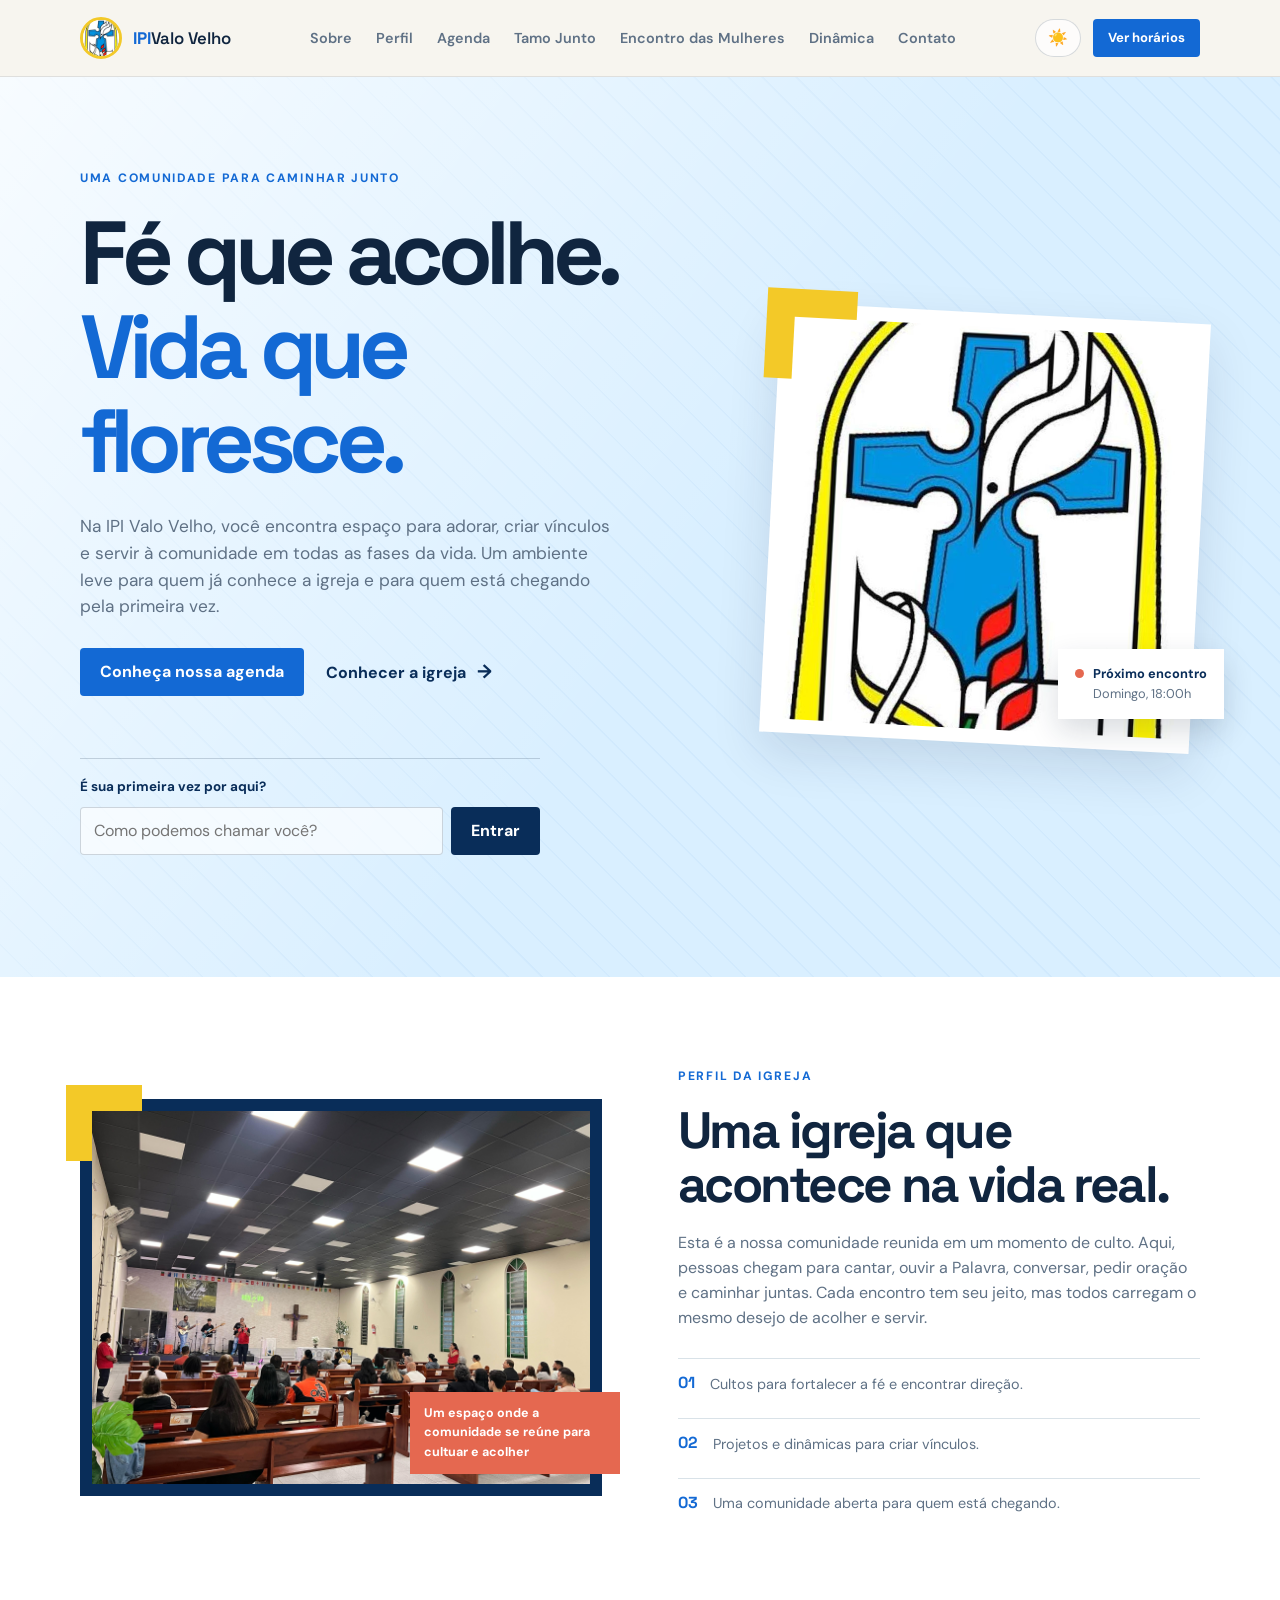
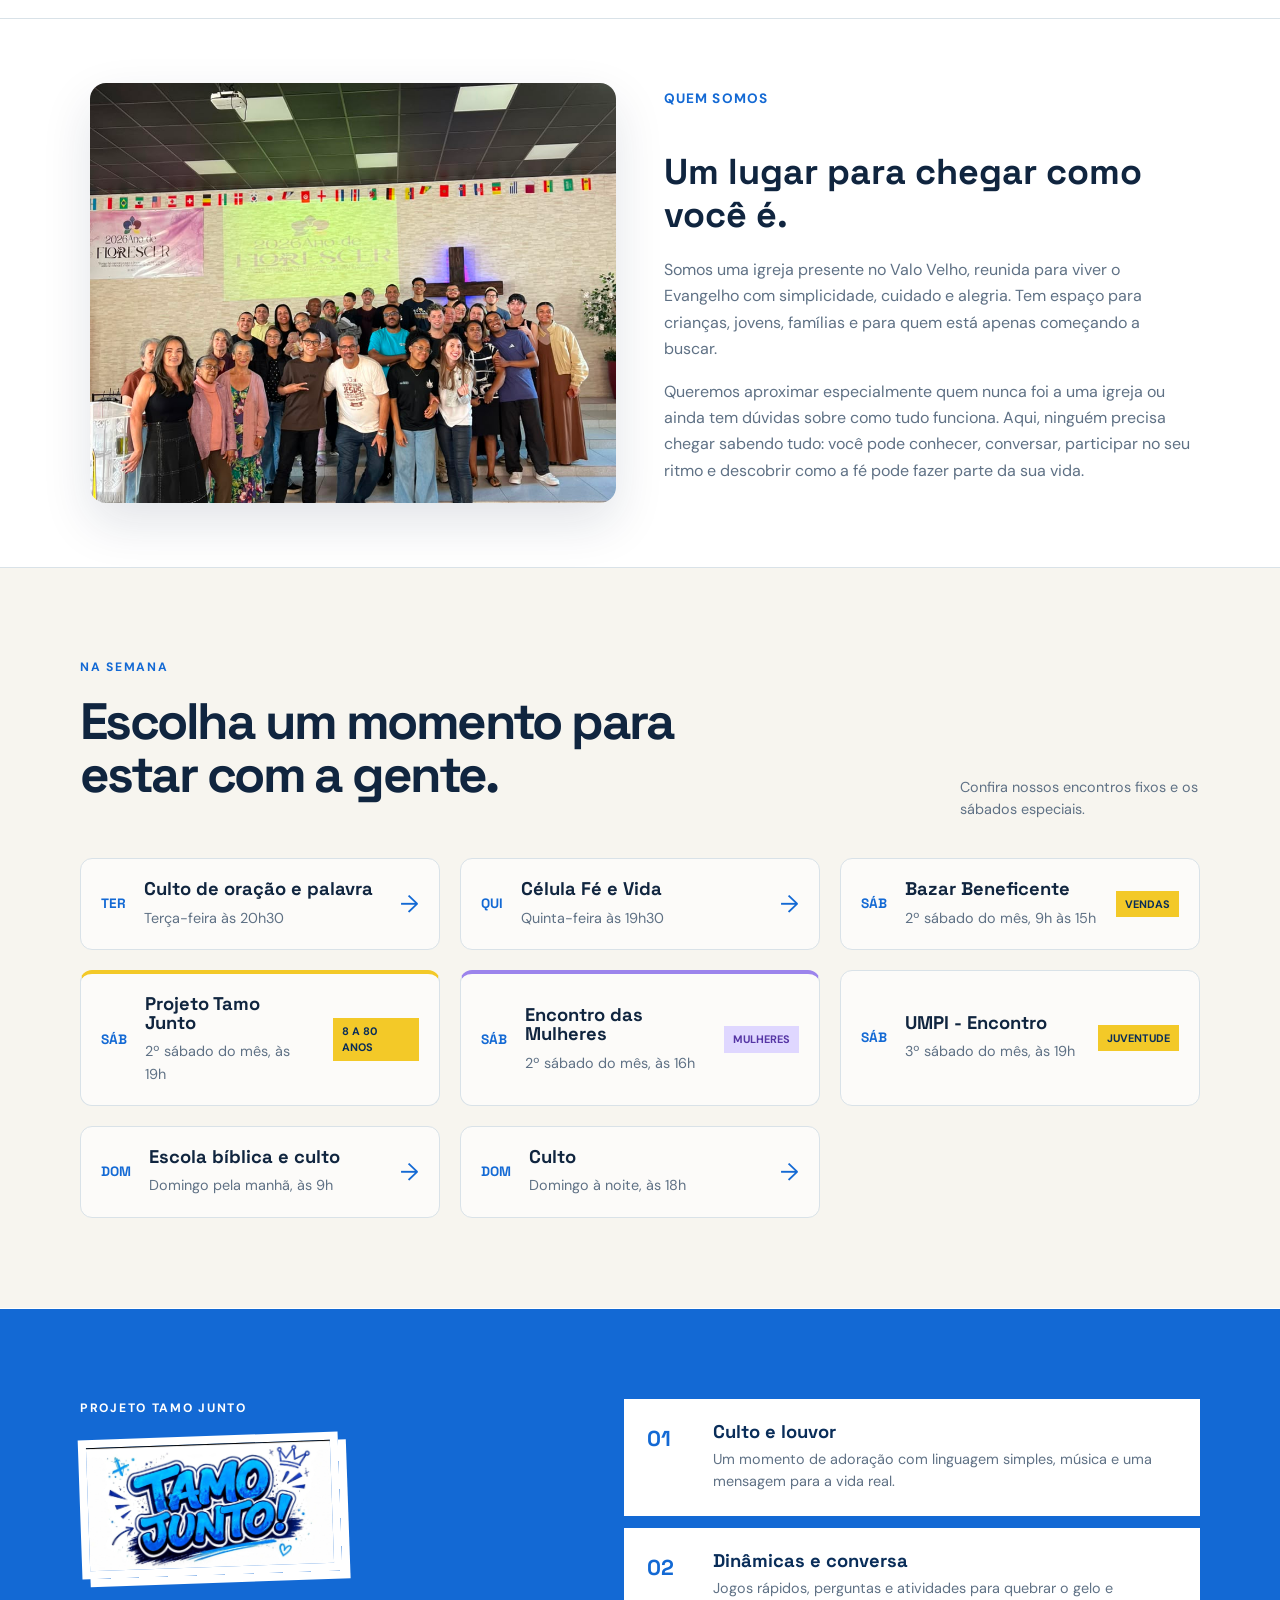
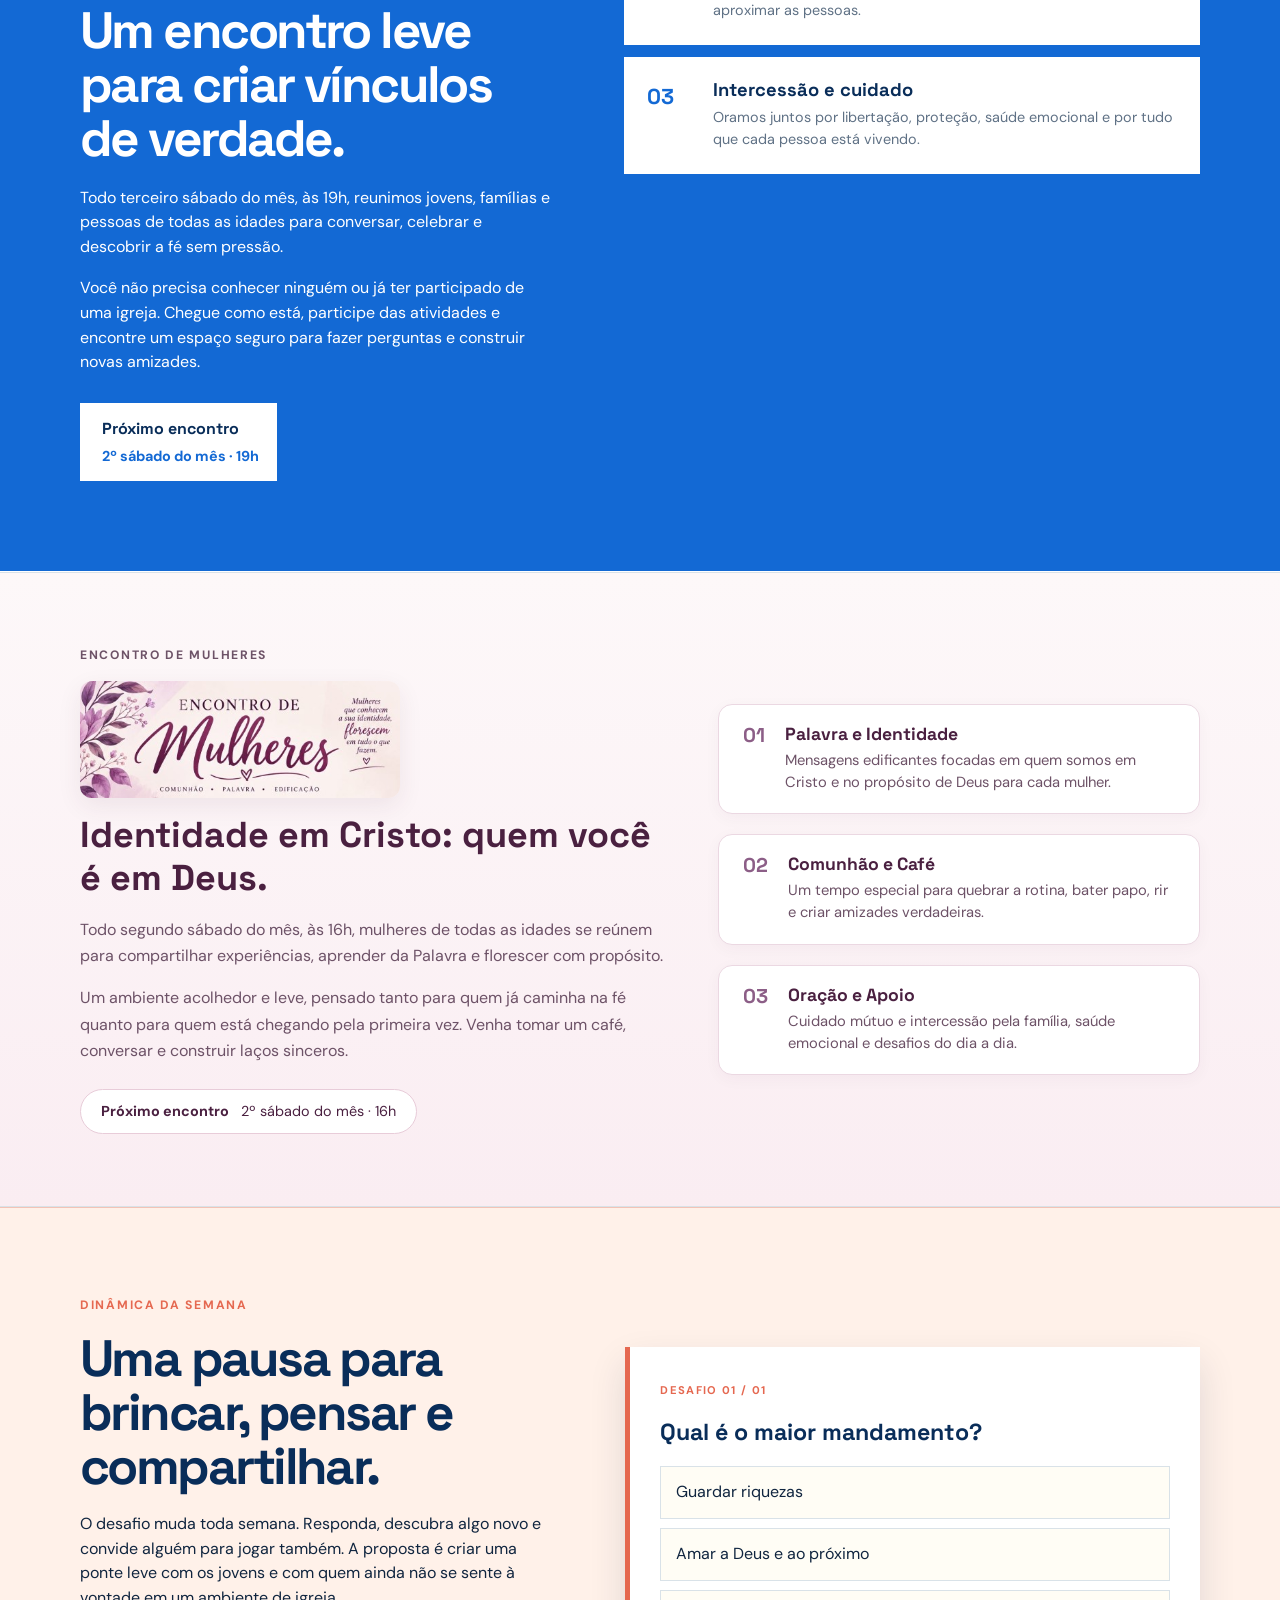
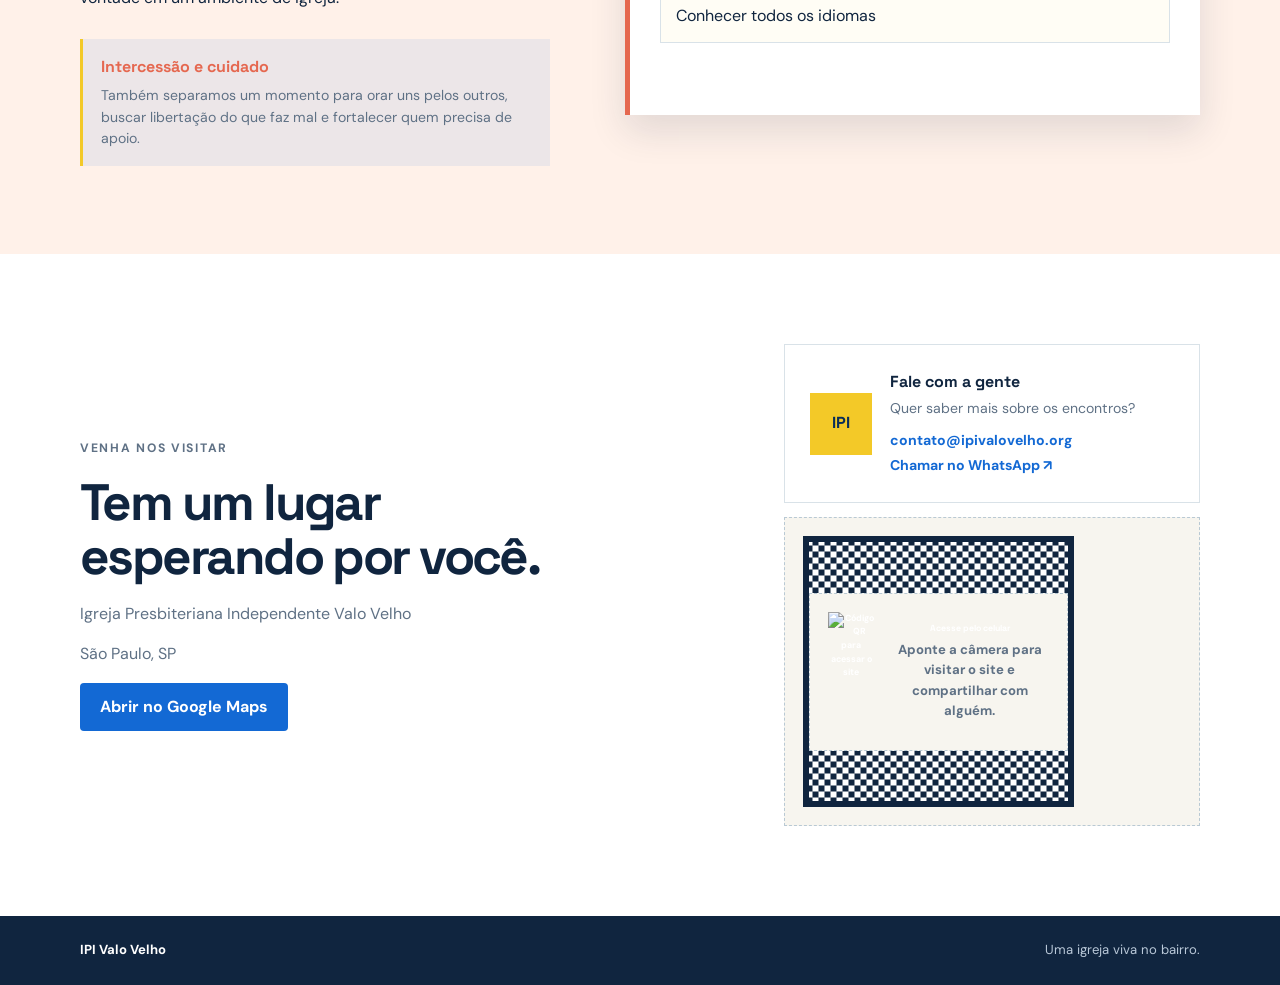
==== commit 80ed9b1c: "Update index.html" ====
--- a/index.html
+++ b/index.html
@@ -199,7 +199,8 @@
           <div><p class="section-label">Venha nos visitar</p><h2>Tem um lugar esperando por você.</h2><p>Igreja Presbiteriana Independente Valo Velho</p><p>São Paulo, SP</p><a class="button" href="https://www.google.com/maps/search/?api=1&query=IPI+Valo+Velho" target="_blank" rel="noopener noreferrer">Abrir no Google Maps</a></div>
             <div class="contact-stack"><div class="contact-card"><span class="contact-mark">IPI</span><div><strong>Fale com a gente</strong><p>Quer saber mais sobre os encontros?</p><a href="mailto:contato@ipivalovelho.org">contato@ipivalovelho.org</a><br/>
               <a href="https://01158736842" target="_blank" rel="noopener noreferrer">Chamar no WhatsApp &#8599;</a></div></div>
-            <div class="qr-card">
+          <div class="qr-card"><div class="qr-code" aria-label="Código QR para acessar o site">
+              <div class="qr-card">
             <img 
               src="https://api.qrserver.com/v1/create-qr-code/?size=150x150&data=https://vitorbernardes-tech.github.io/IPI-Valo-Velho/" 
               alt="Código QR para acessar o site"
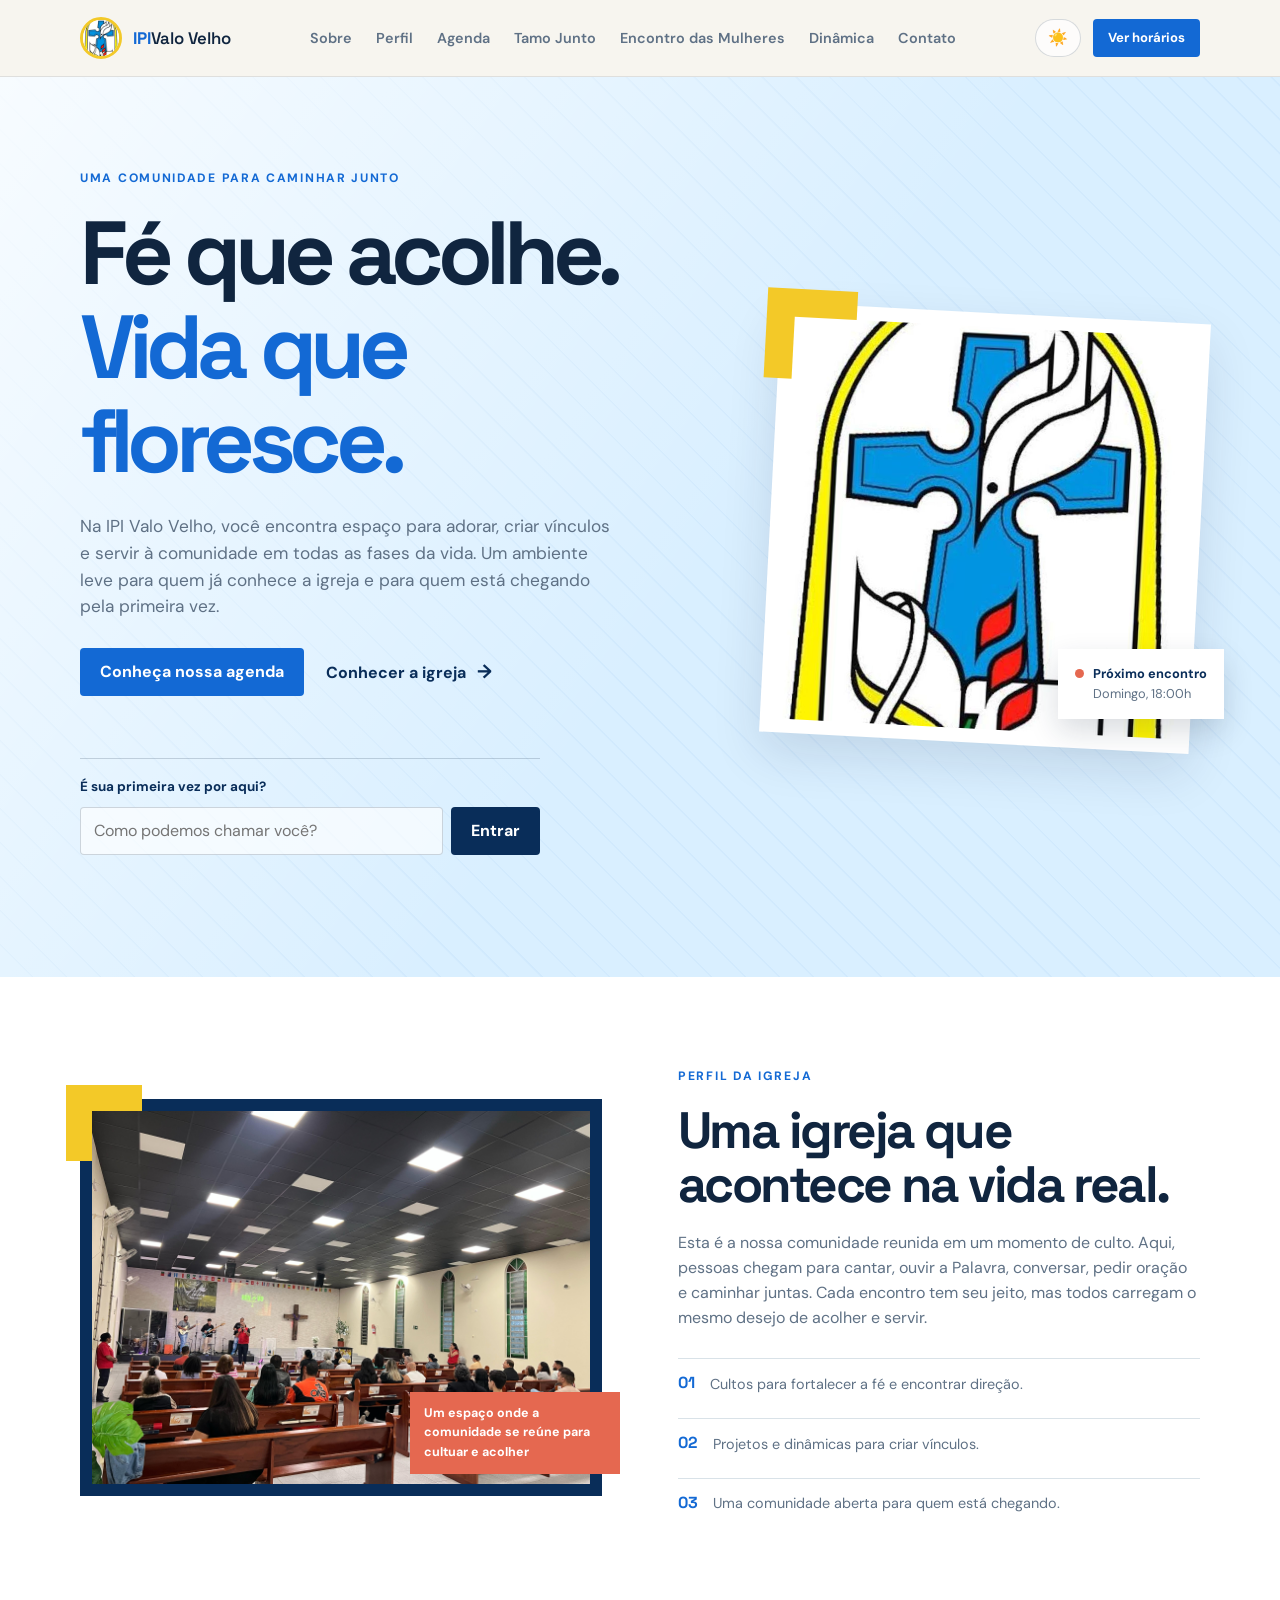
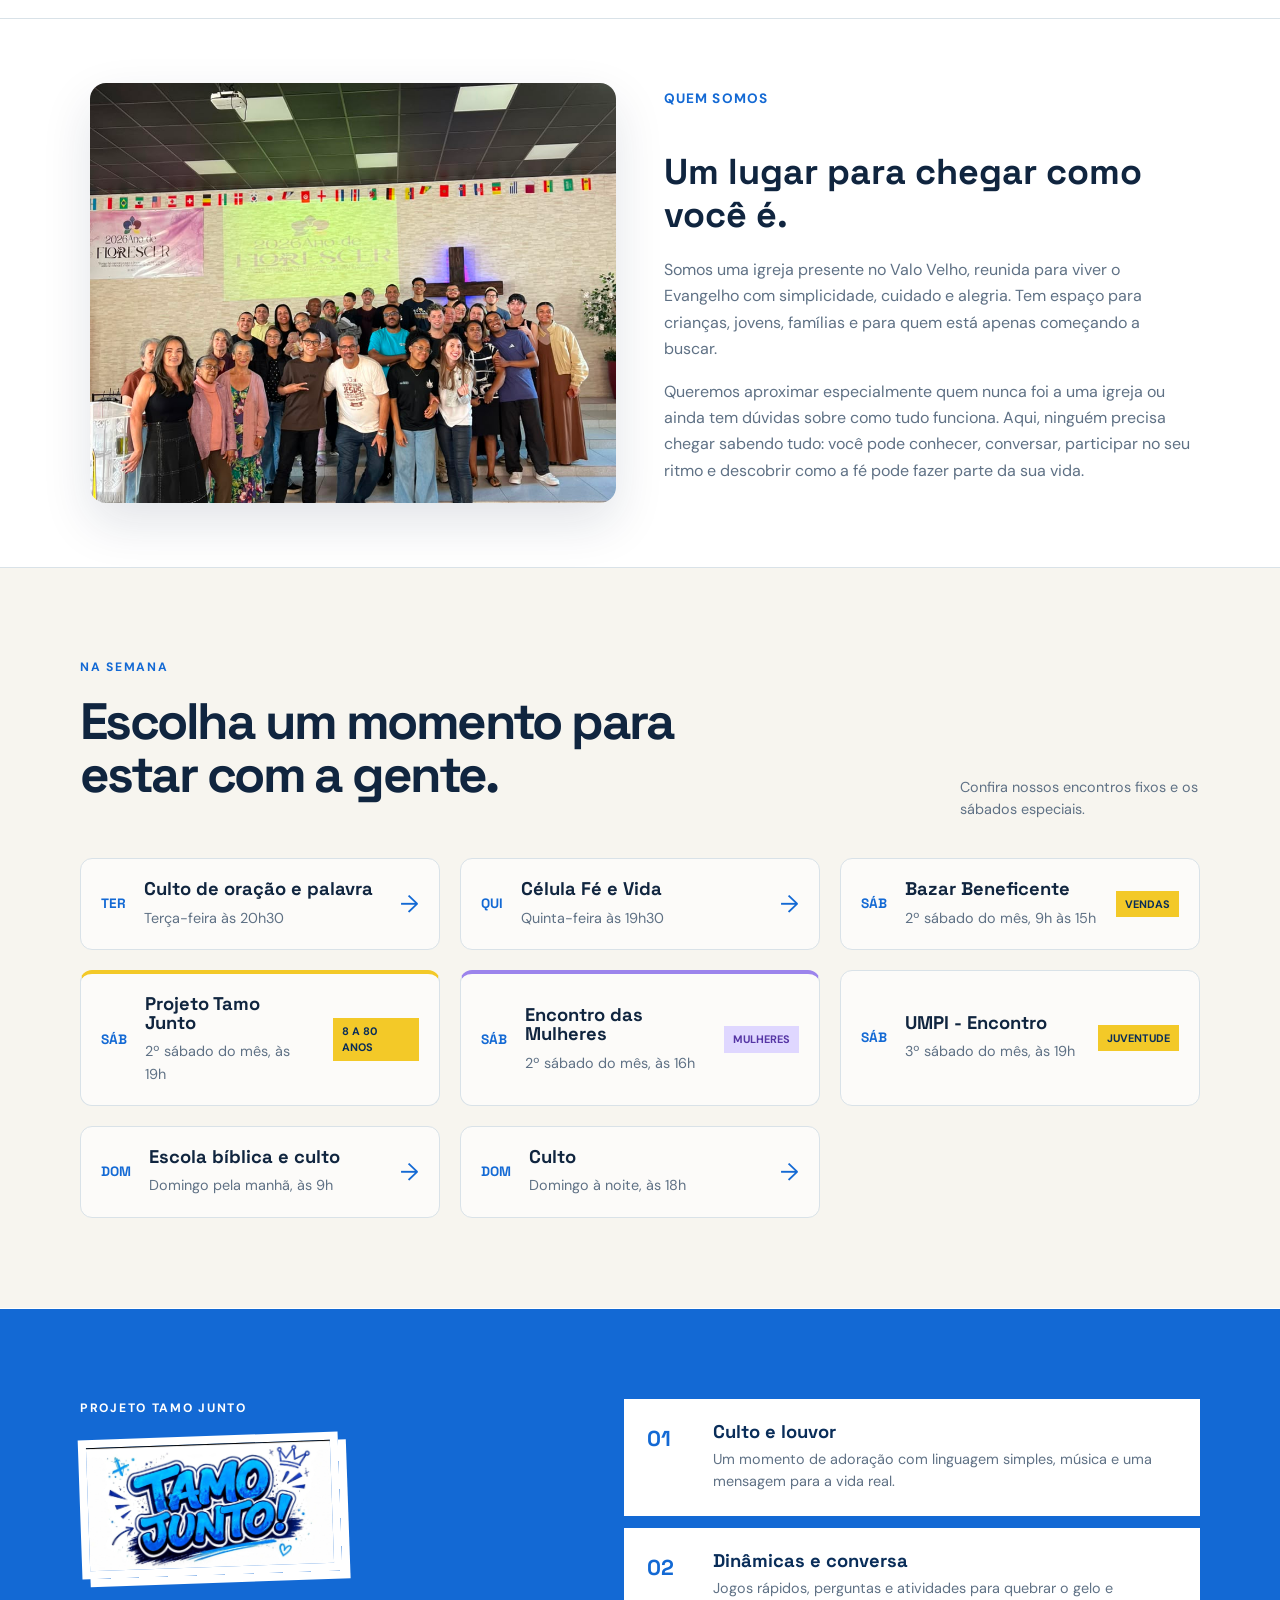
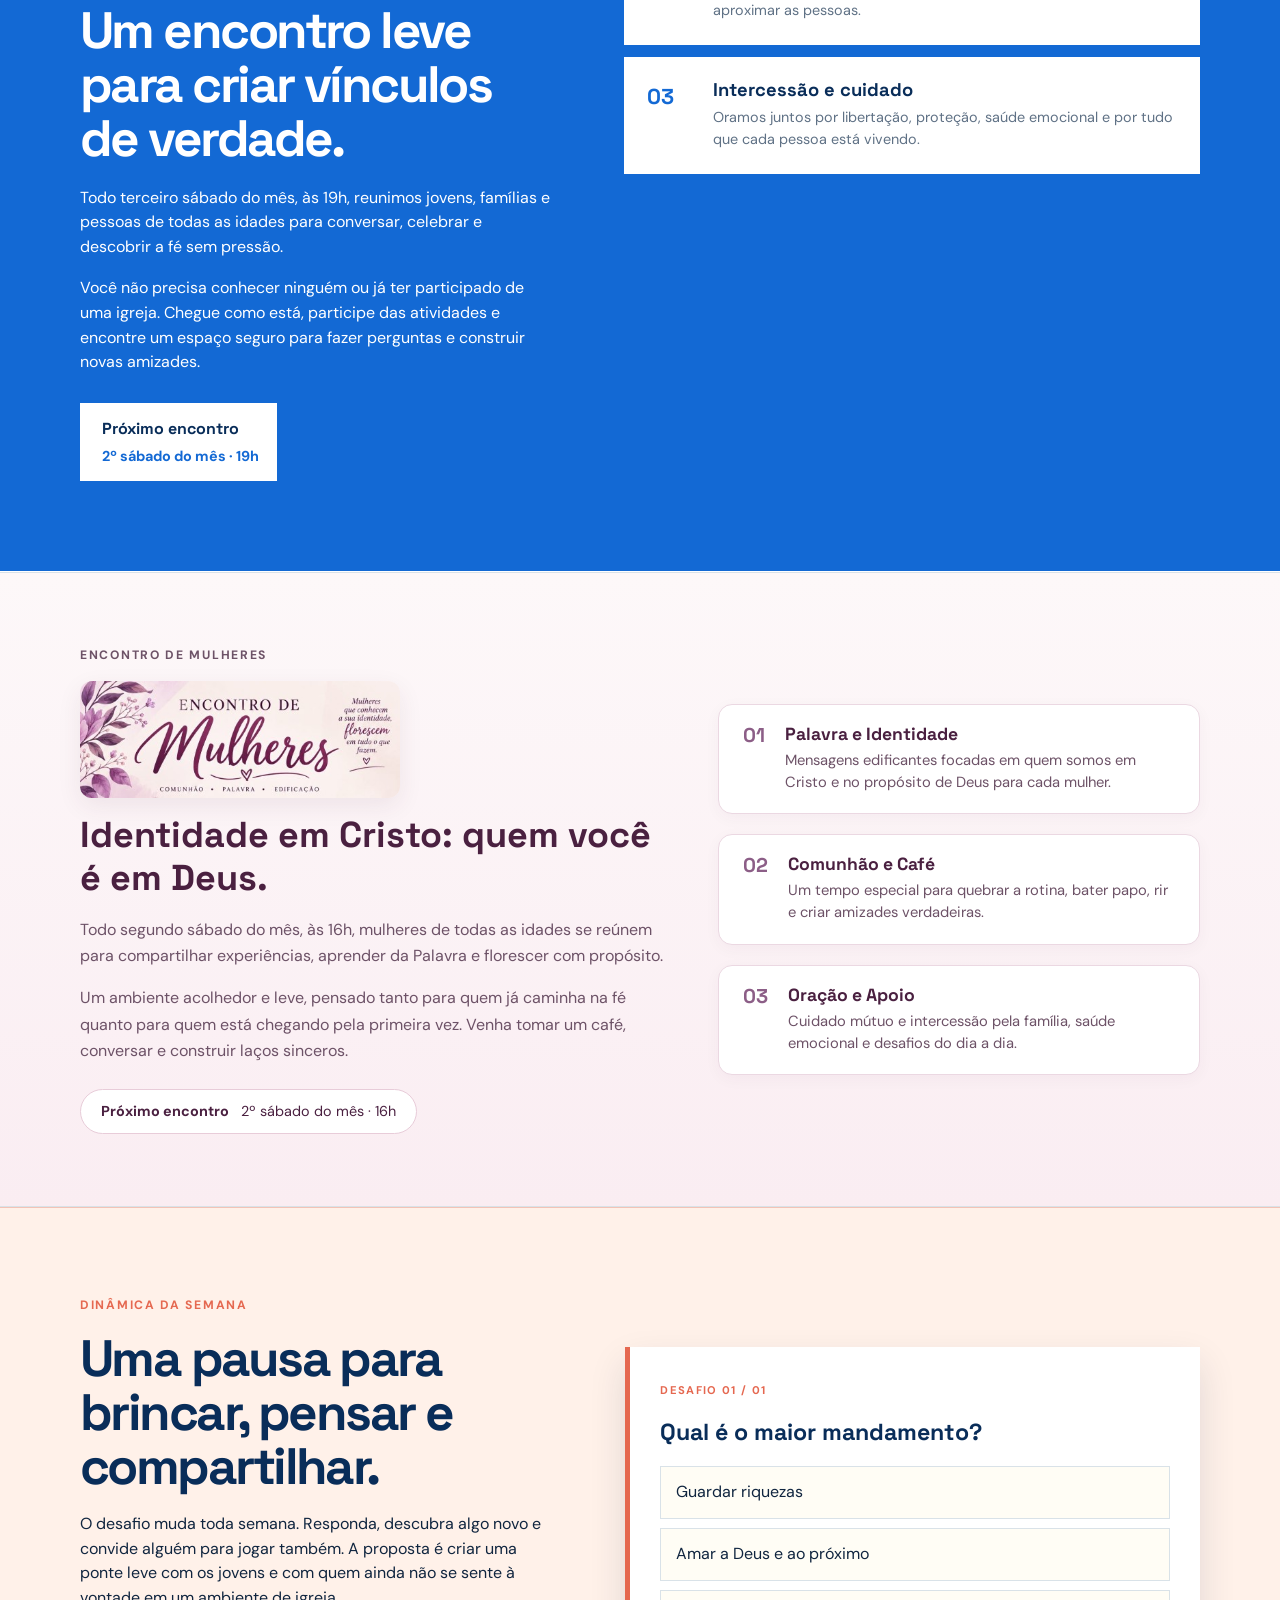
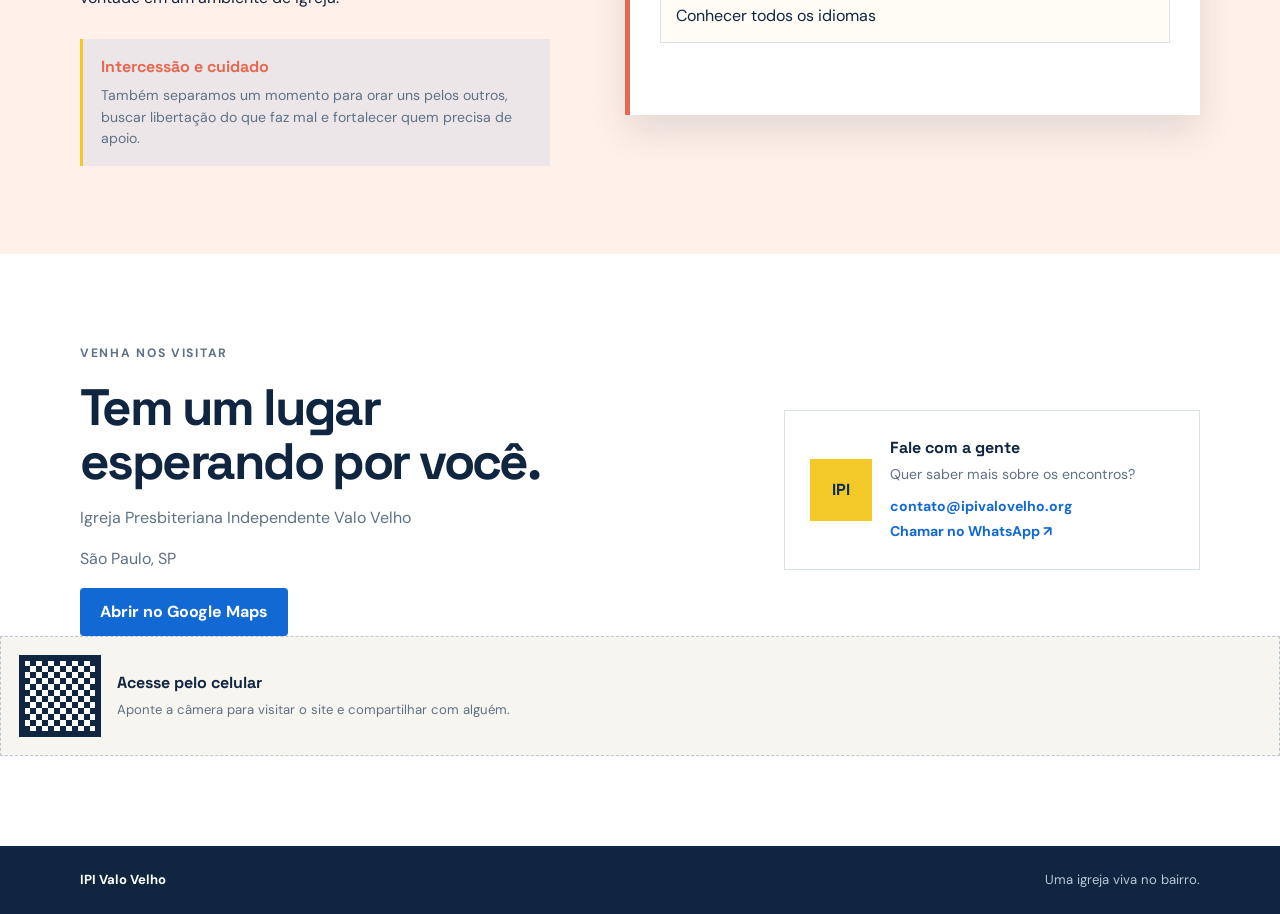
==== commit 0dd69b06: "Fix HTML formatting and structure" ====
--- a/index.html
+++ b/index.html
@@ -199,18 +199,16 @@
           <div><p class="section-label">Venha nos visitar</p><h2>Tem um lugar esperando por você.</h2><p>Igreja Presbiteriana Independente Valo Velho</p><p>São Paulo, SP</p><a class="button" href="https://www.google.com/maps/search/?api=1&query=IPI+Valo+Velho" target="_blank" rel="noopener noreferrer">Abrir no Google Maps</a></div>
             <div class="contact-stack"><div class="contact-card"><span class="contact-mark">IPI</span><div><strong>Fale com a gente</strong><p>Quer saber mais sobre os encontros?</p><a href="mailto:contato@ipivalovelho.org">contato@ipivalovelho.org</a><br/>
               <a href="https://01158736842" target="_blank" rel="noopener noreferrer">Chamar no WhatsApp &#8599;</a></div></div>
-          <div class="qr-card"><div class="qr-code" aria-label="Código QR para acessar o site">
-              <div class="qr-card">
-            <img 
-              src="https://api.qrserver.com/v1/create-qr-code/?size=150x150&data=https://vitorbernardes-tech.github.io/IPI-Valo-Velho/" 
-              alt="Código QR para acessar o site"
-              style="width: 120px; height: 120px;"
-              />
-            <div>
-              <strong>Acesse pelo celular</strong>
-                <p>Aponte a câmera para visitar o site e compartilhar com alguém.</p>
-            </div>
-          </div>
+          </div>
+        </div>
+        <div class="qr-card"><div class="qr-code" aria-label="Código QR para acessar o site">
+          </div>
+          <div>
+            <strong>Acesse pelo celular</strong><p>Aponte a câmera para visitar o site e compartilhar com alguém.</p>
+          </div>
+        </div>
+      </div>
+        </div>
         </div>
     </section>
   </main>
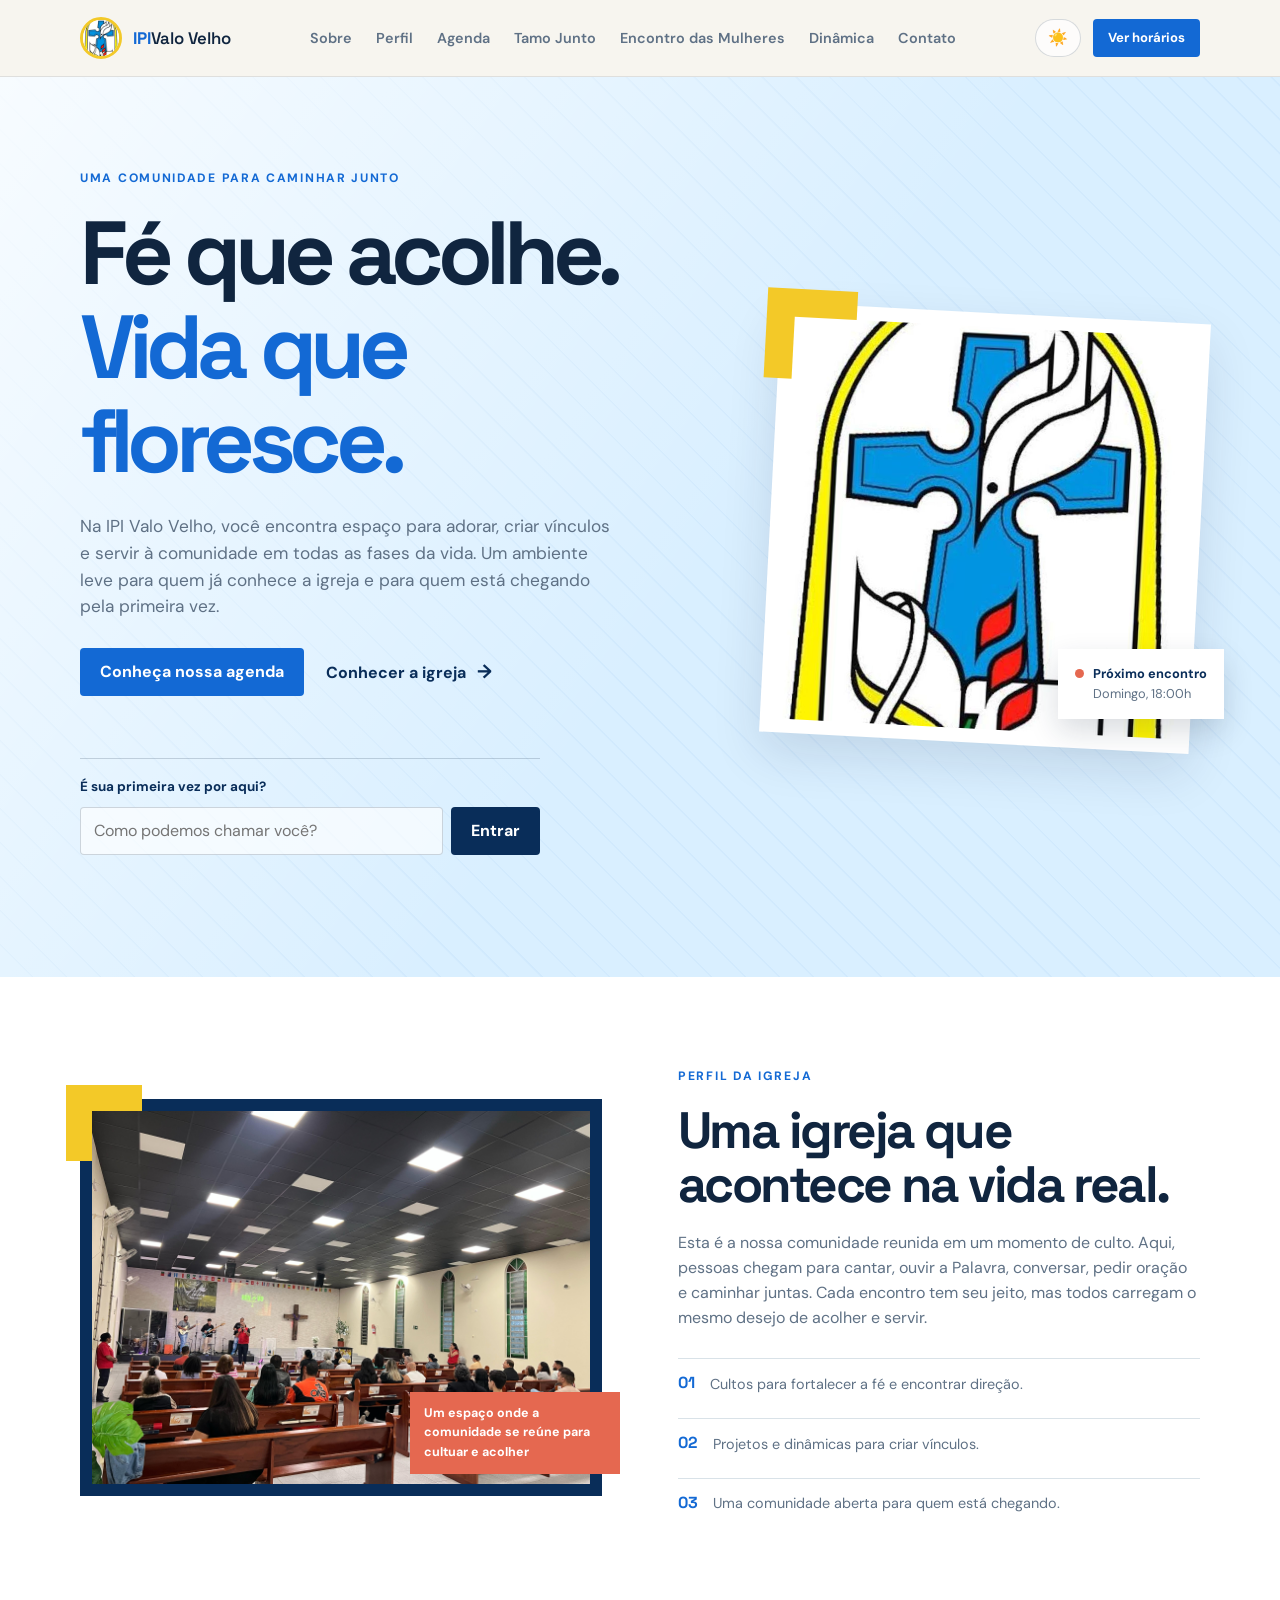
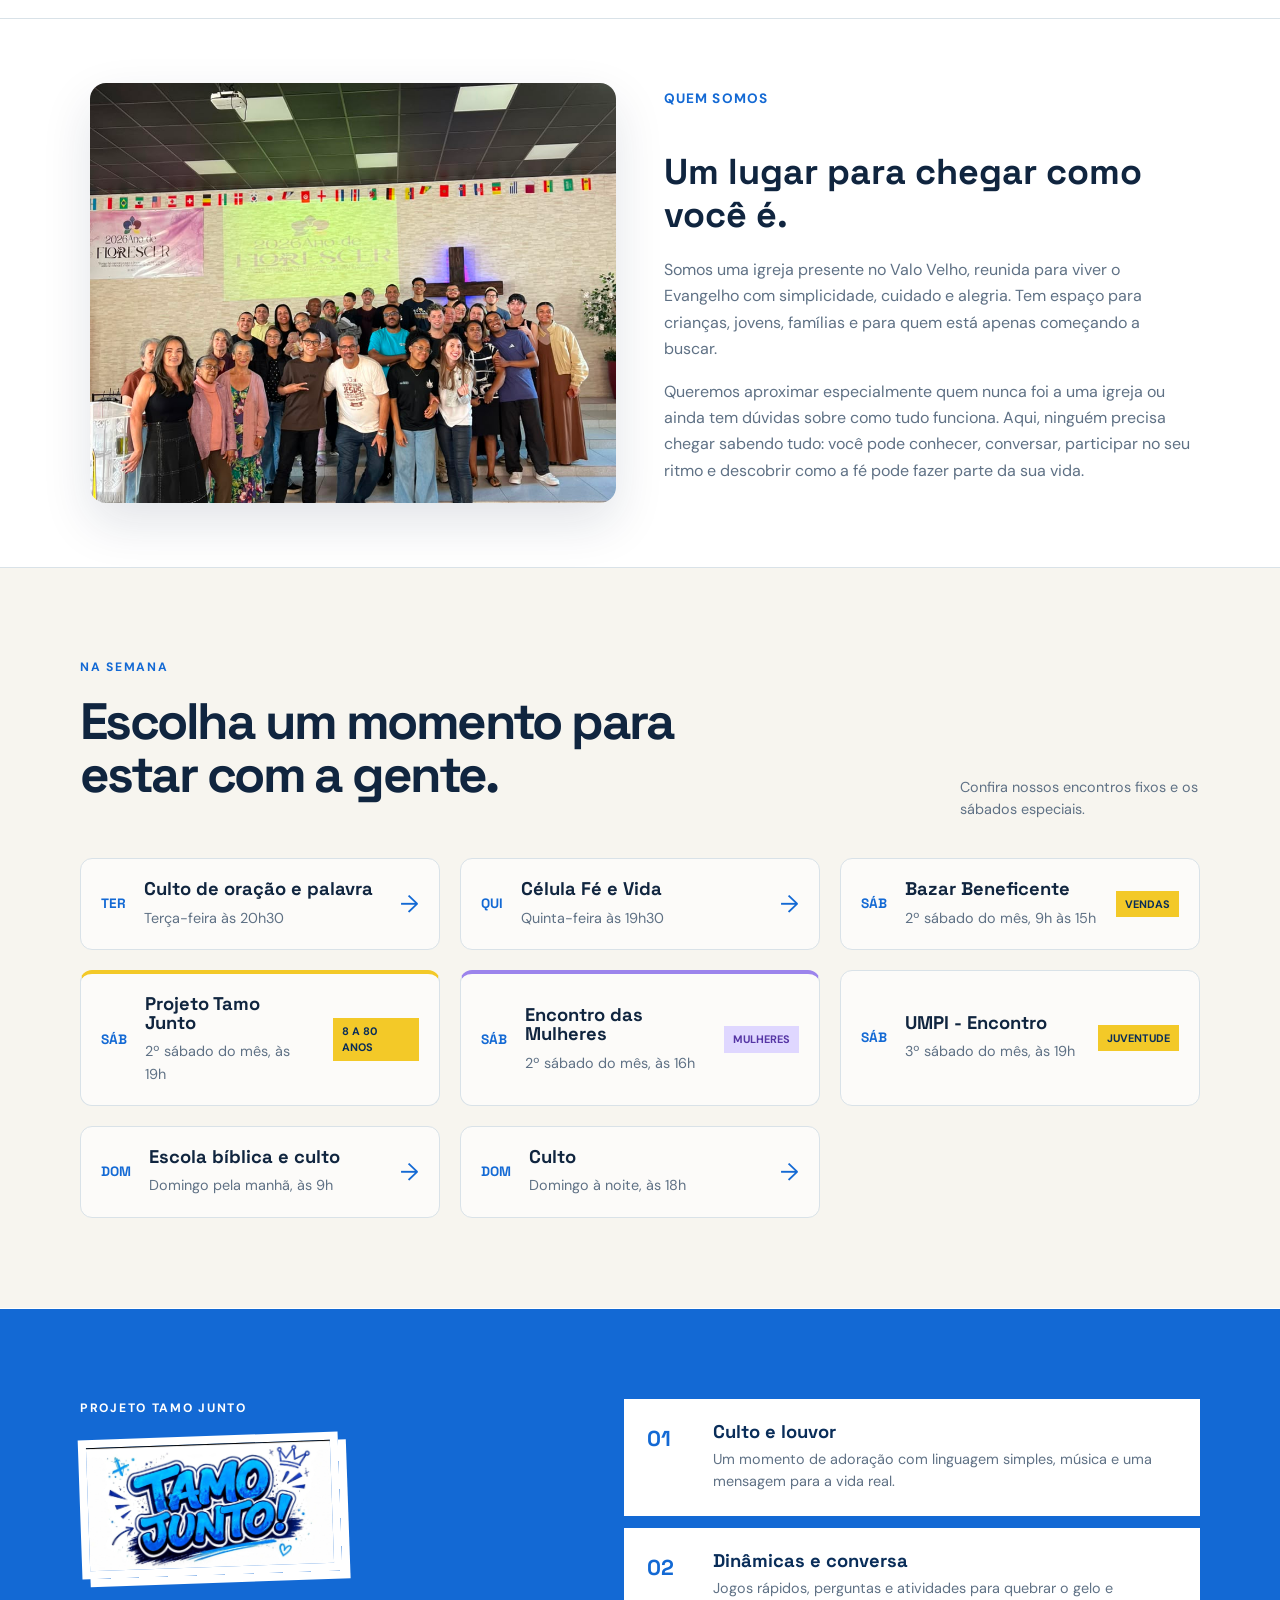
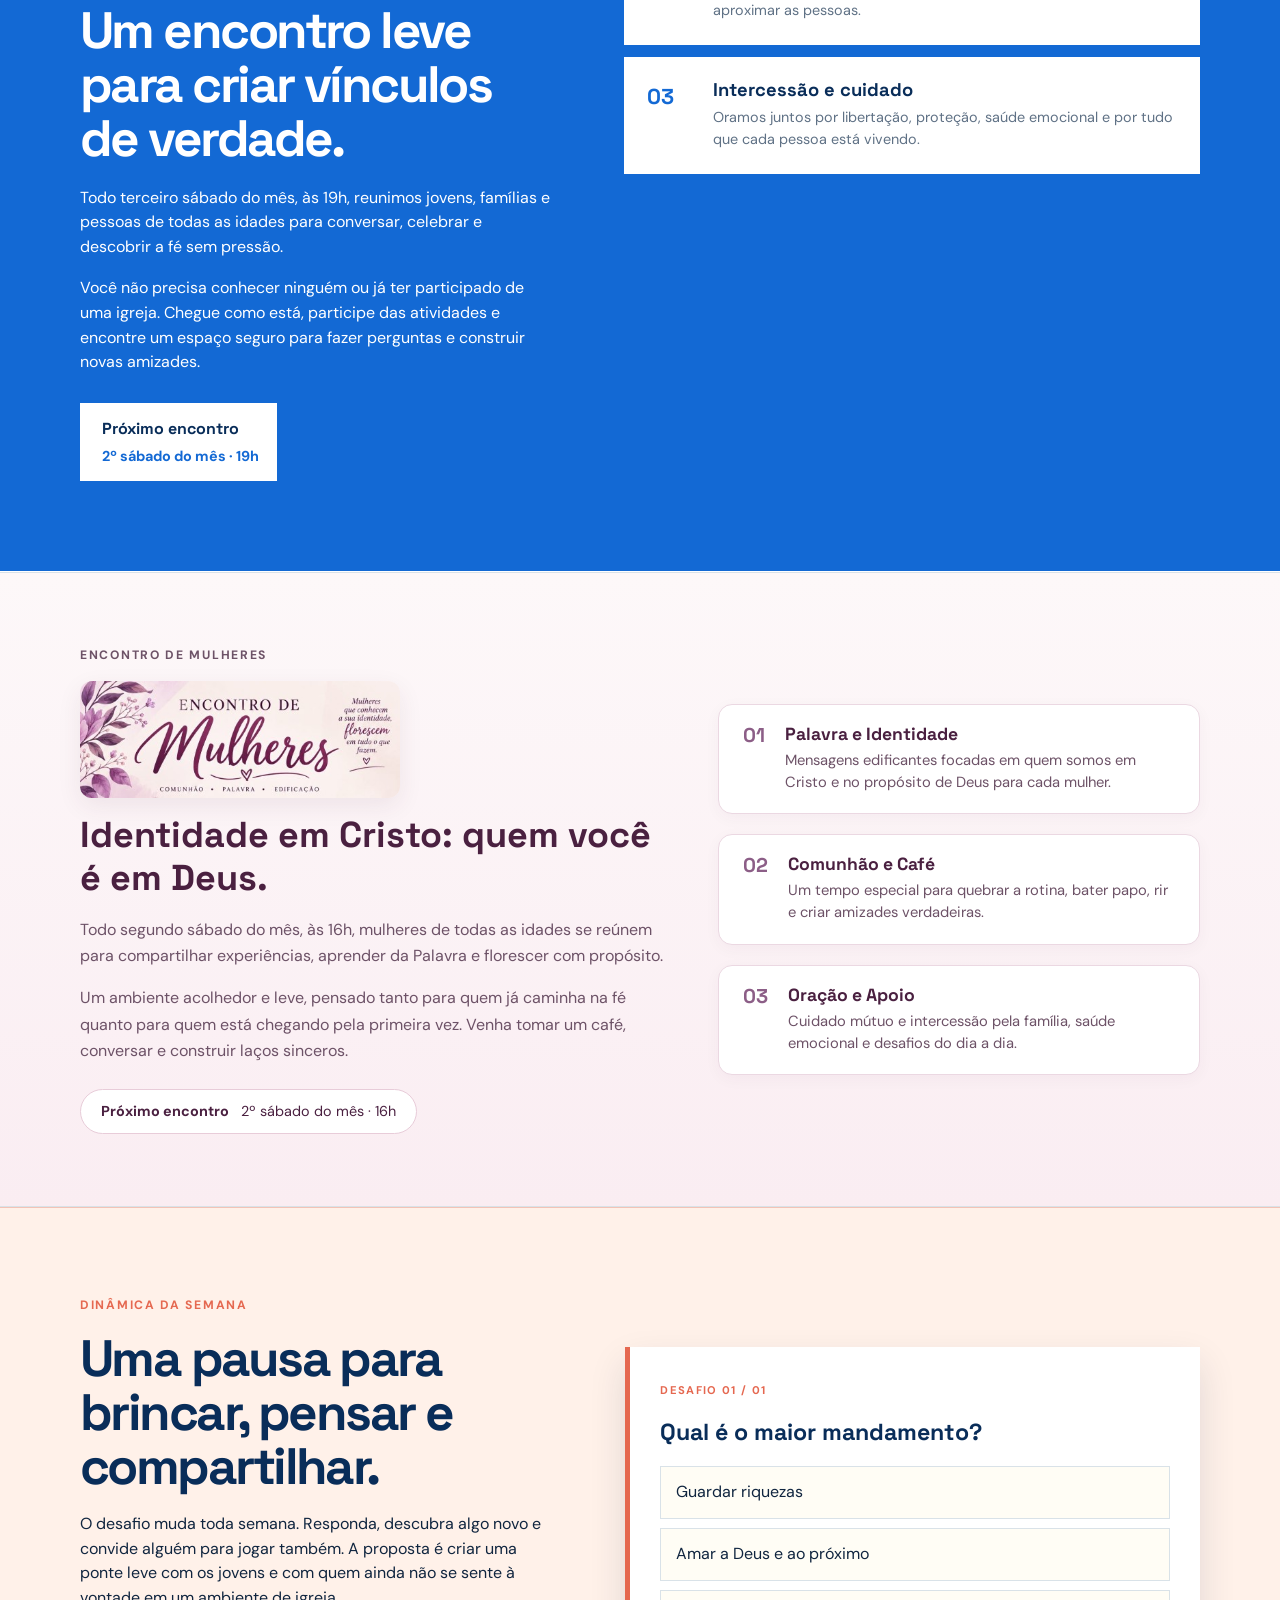
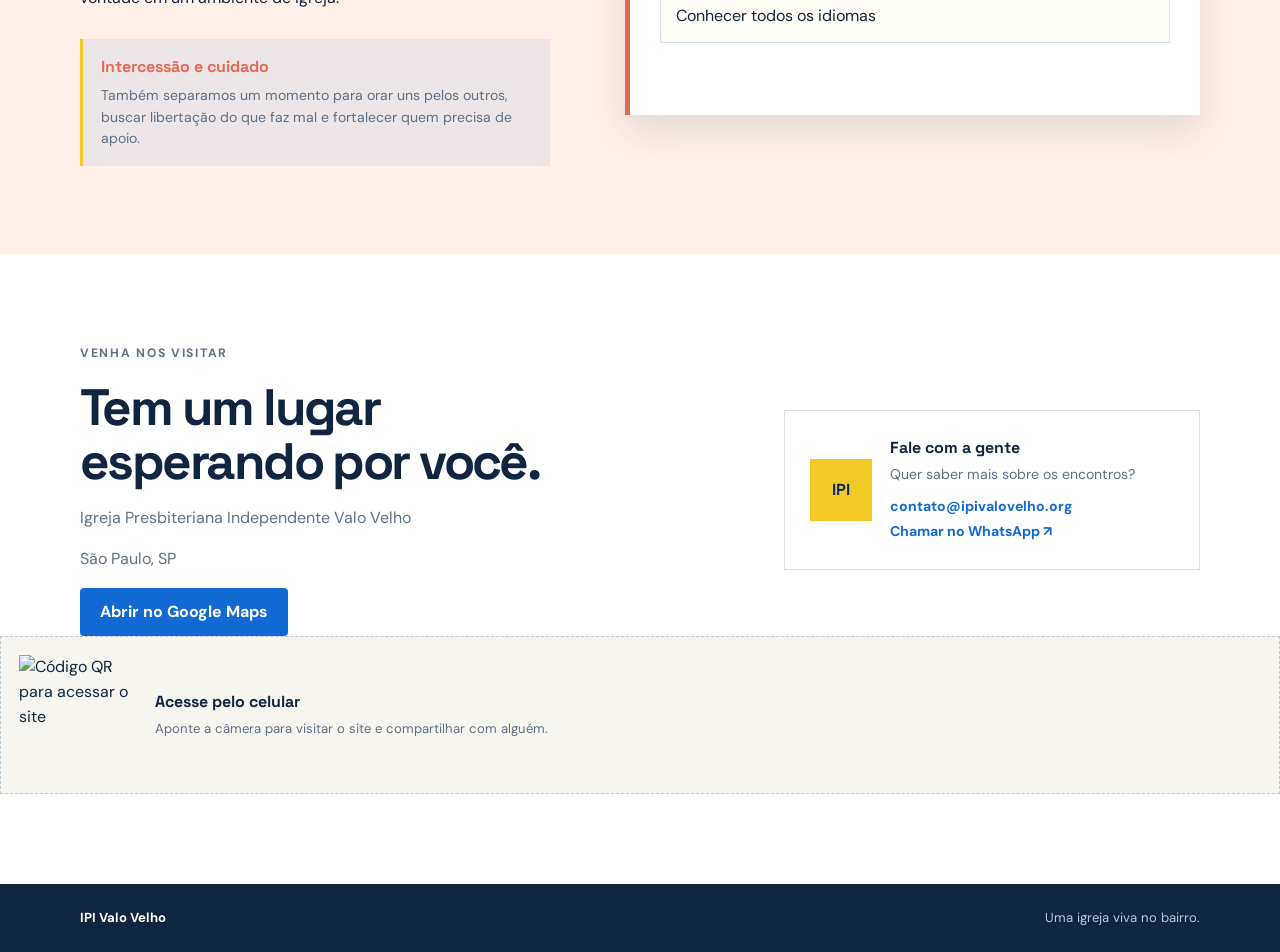
==== commit 819f7b10: "Update index.html" ====
--- a/index.html
+++ b/index.html
@@ -198,17 +198,19 @@
         <div class="container location-grid">
           <div><p class="section-label">Venha nos visitar</p><h2>Tem um lugar esperando por você.</h2><p>Igreja Presbiteriana Independente Valo Velho</p><p>São Paulo, SP</p><a class="button" href="https://www.google.com/maps/search/?api=1&query=IPI+Valo+Velho" target="_blank" rel="noopener noreferrer">Abrir no Google Maps</a></div>
             <div class="contact-stack"><div class="contact-card"><span class="contact-mark">IPI</span><div><strong>Fale com a gente</strong><p>Quer saber mais sobre os encontros?</p><a href="mailto:contato@ipivalovelho.org">contato@ipivalovelho.org</a><br/>
-              <a href="https://01158736842" target="_blank" rel="noopener noreferrer">Chamar no WhatsApp &#8599;</a></div></div>
-          </div>
-        </div>
-        <div class="qr-card"><div class="qr-code" aria-label="Código QR para acessar o site">
-          </div>
-          <div>
-            <strong>Acesse pelo celular</strong><p>Aponte a câmera para visitar o site e compartilhar com alguém.</p>
-          </div>
-        </div>
-      </div>
-        </div>
+              <a href="https://01158736842" target="_blank" rel="noopener noreferrer">Chamar no WhatsApp &#8599;</a></div></div></div></div>
+            <div class="qr-card">
+              <img 
+                 src="https://api.qrserver.com/v1/create-qr-code/?size=150x150&data=https://vitorbernardes-tech.github.io/IPI-Valo-Velho/" 
+                 alt="Código QR para acessar o site"
+                 style="width: 120px; height: 120px;"
+                />
+              <div>
+                <strong>Acesse pelo celular</strong>
+                <p>Aponte a câmera para visitar o site e compartilhar com alguém.</p>
+              </div>
+            </div>
+          </div>
         </div>
     </section>
   </main>
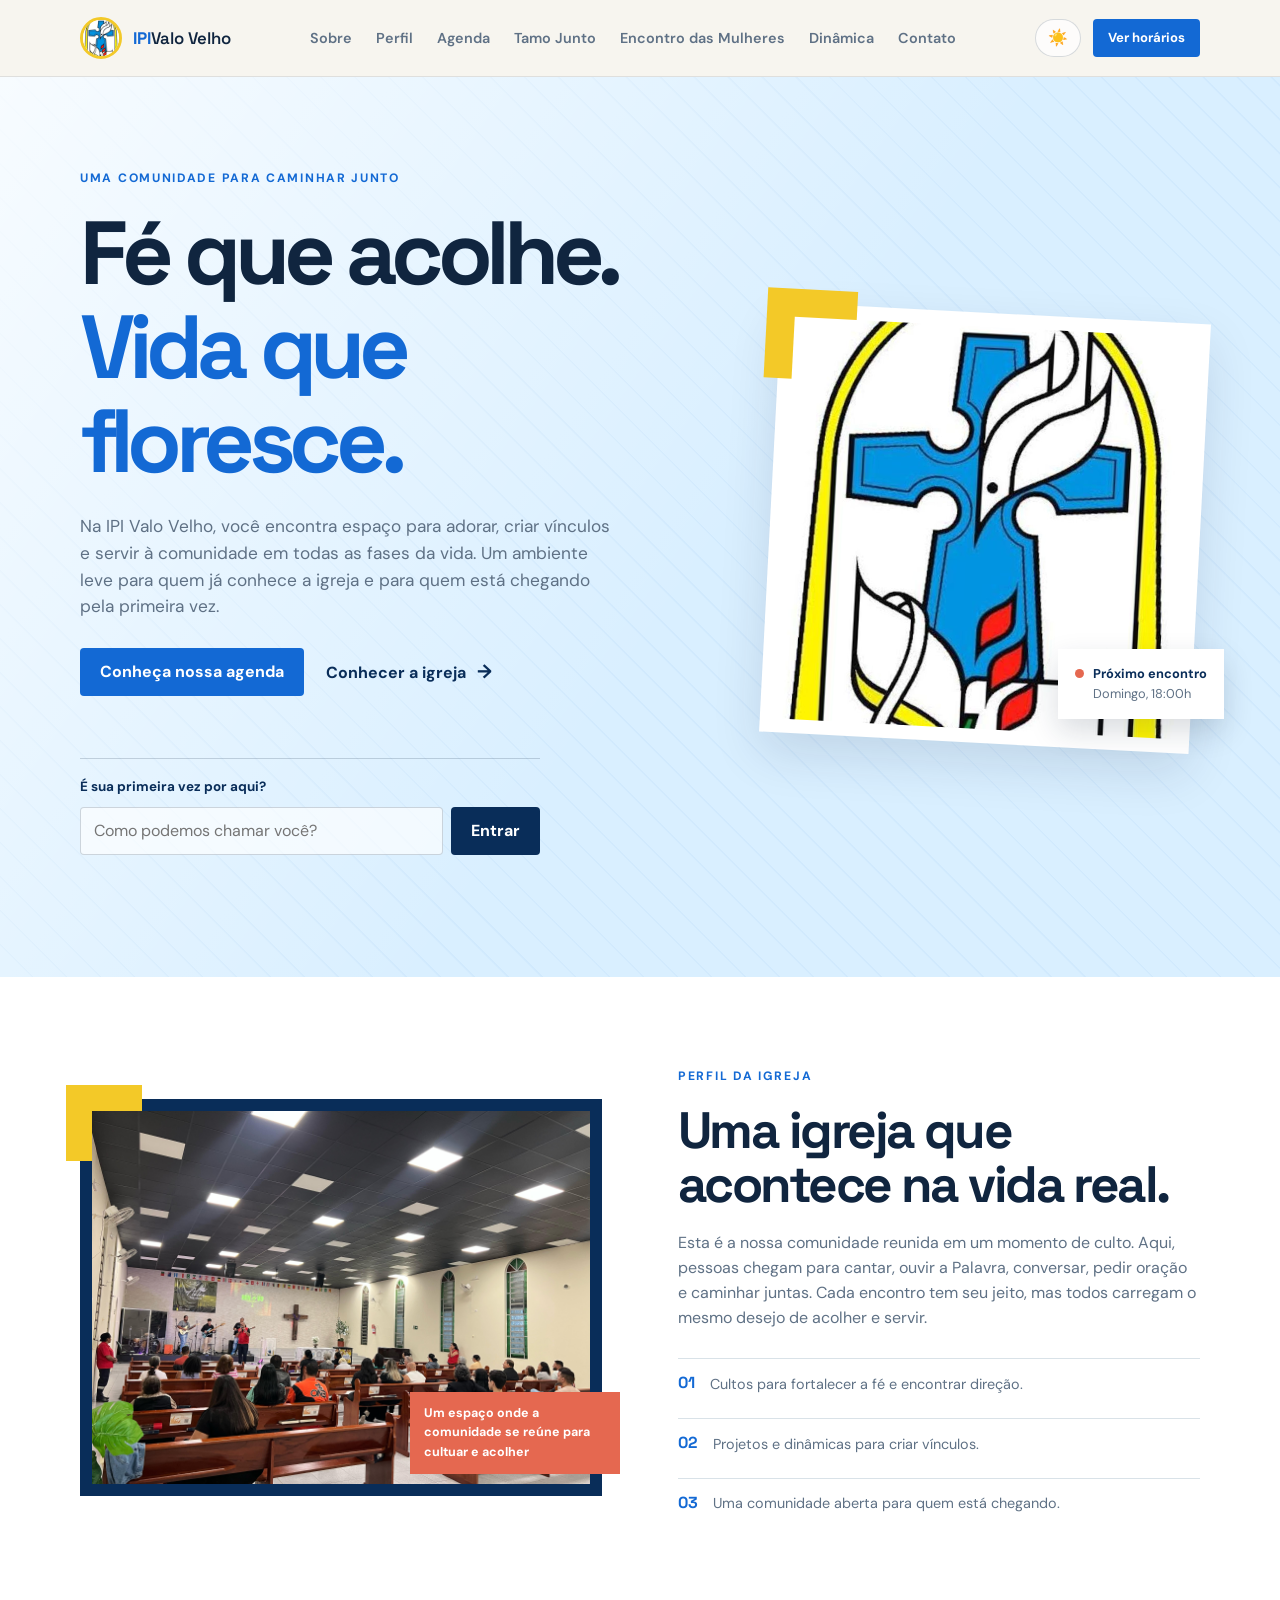
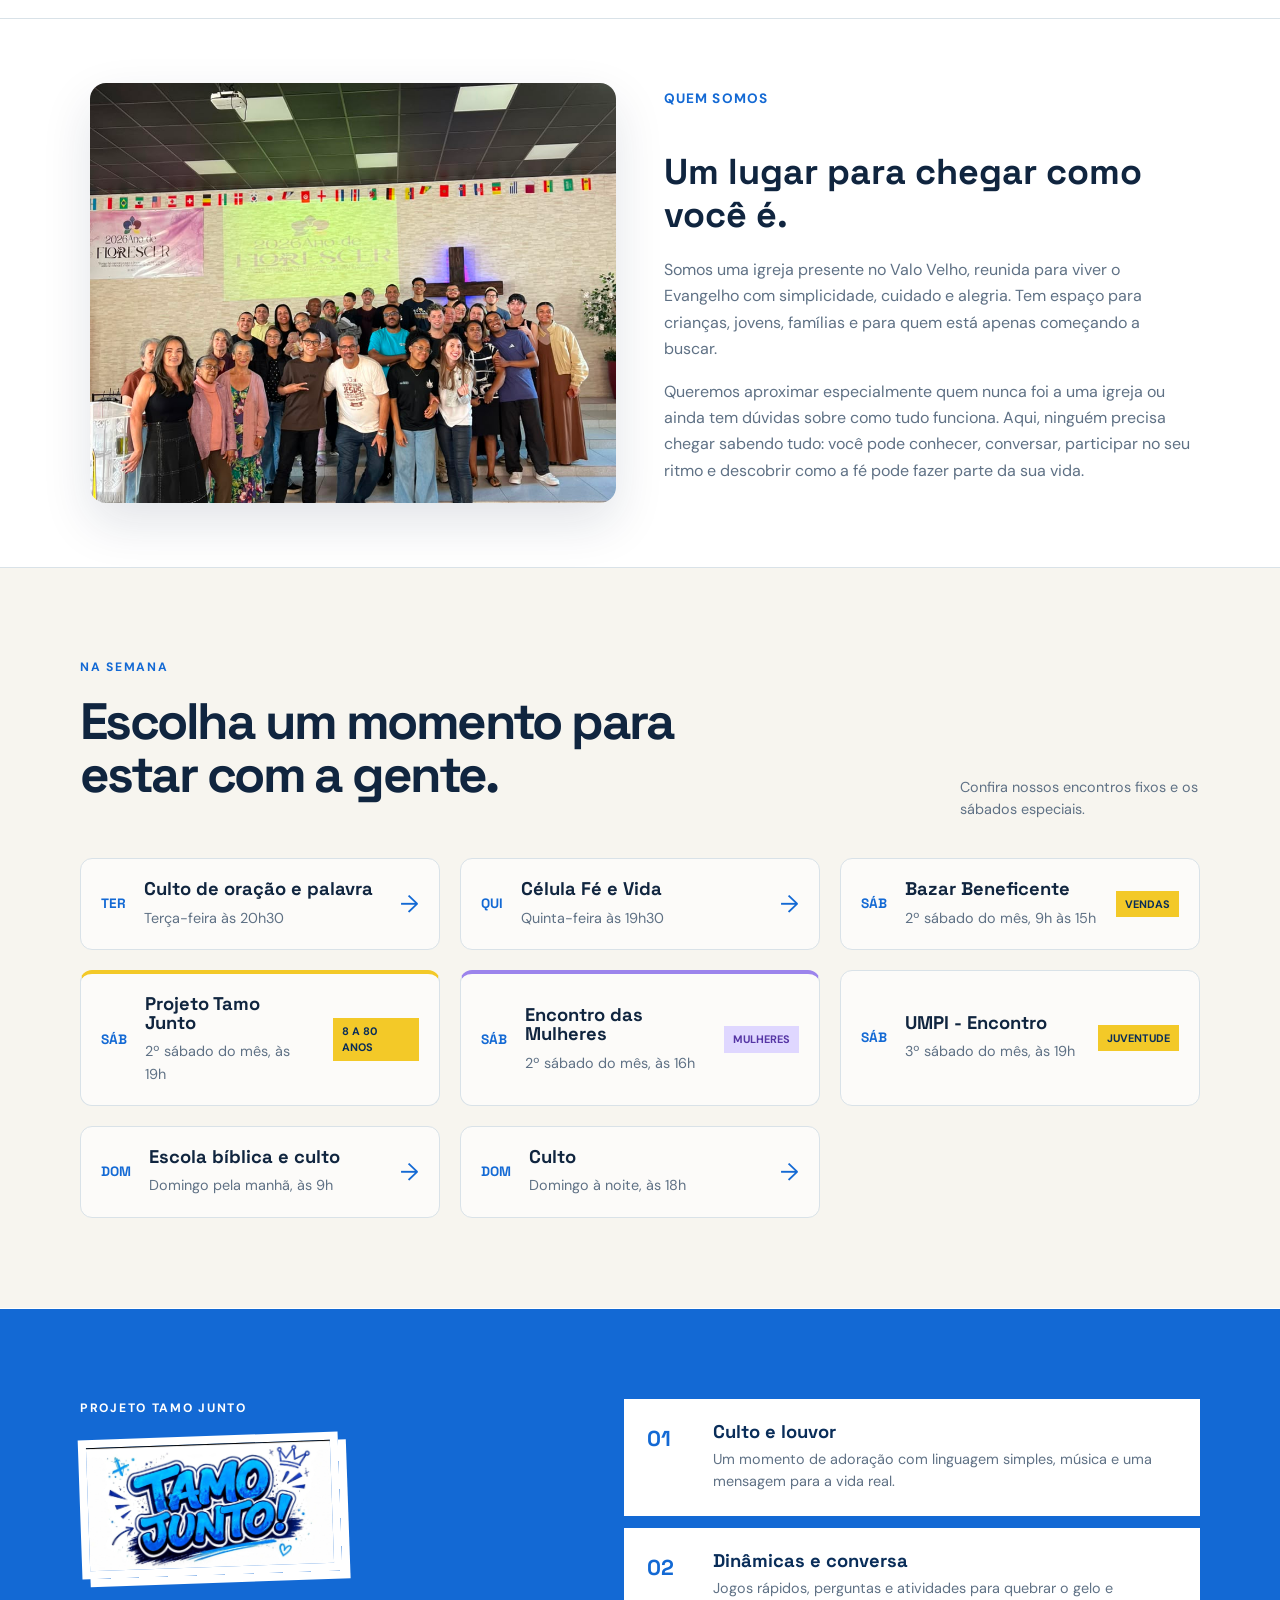
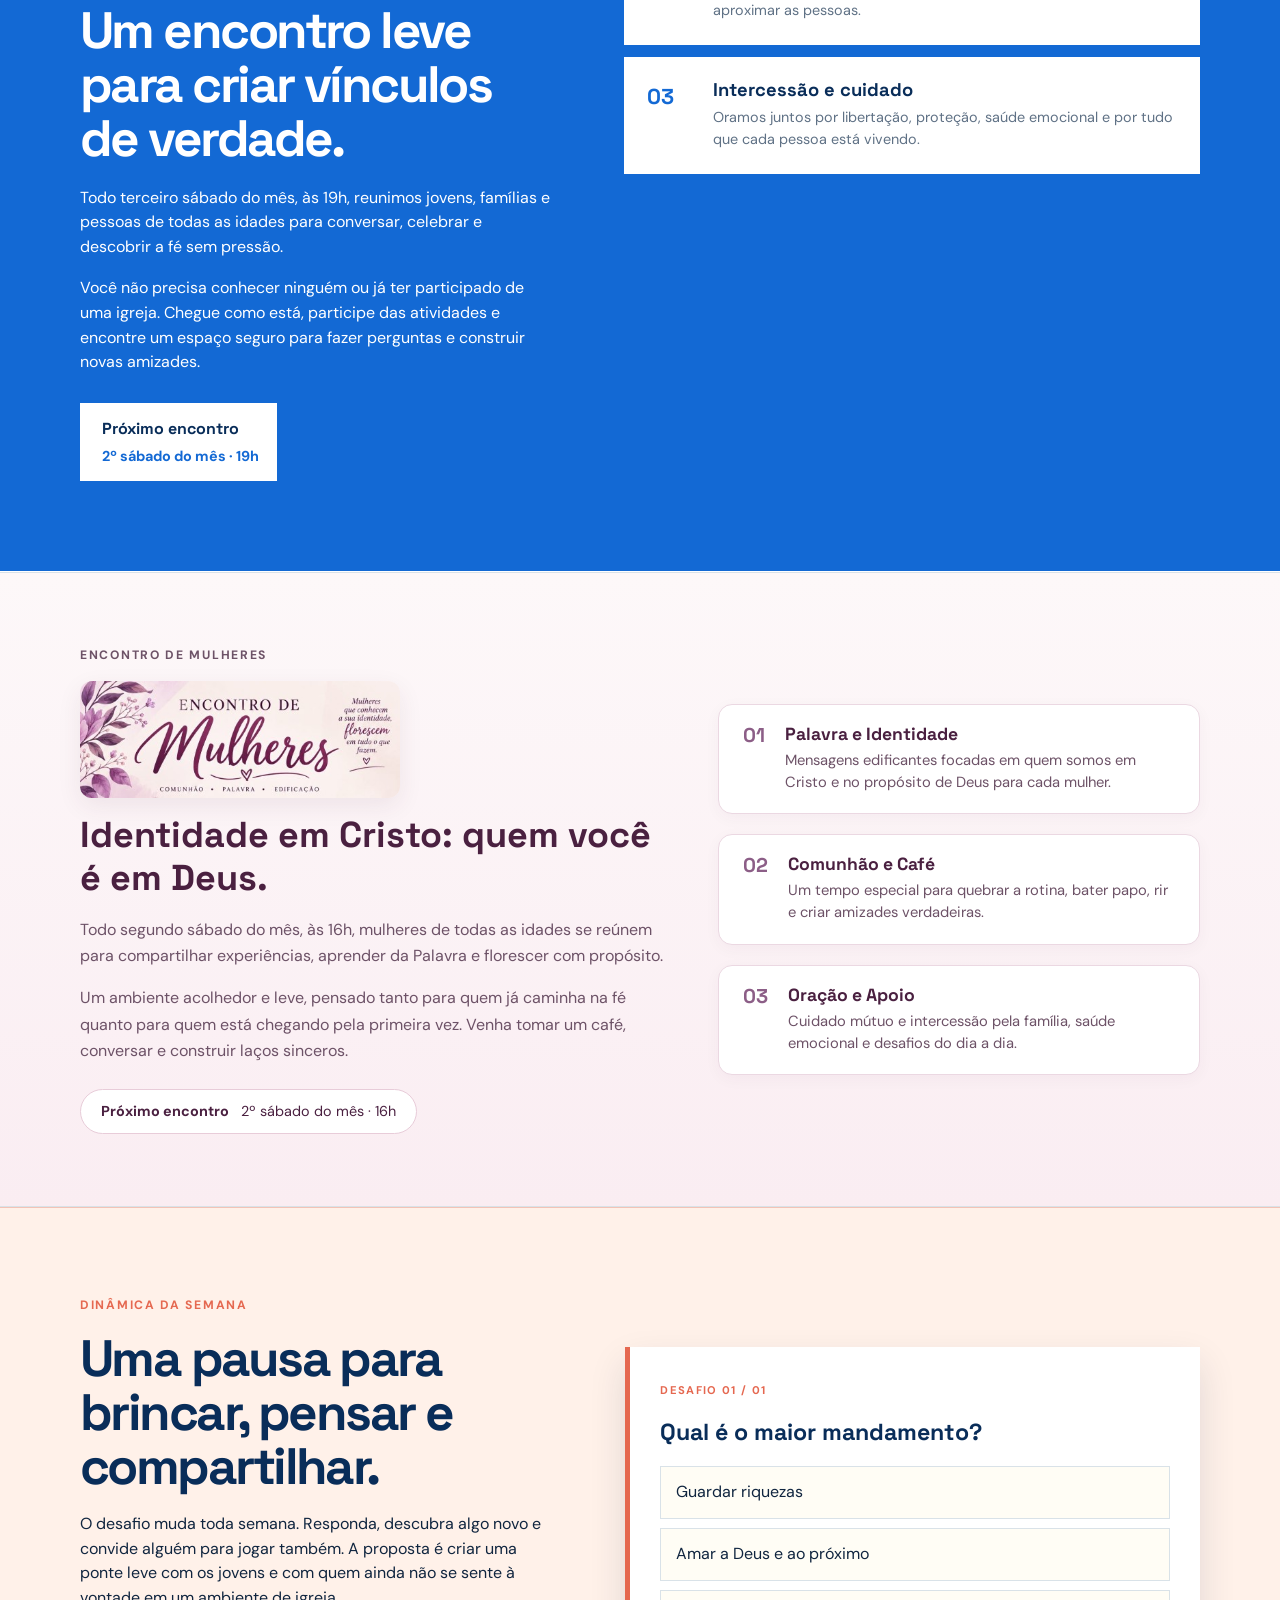
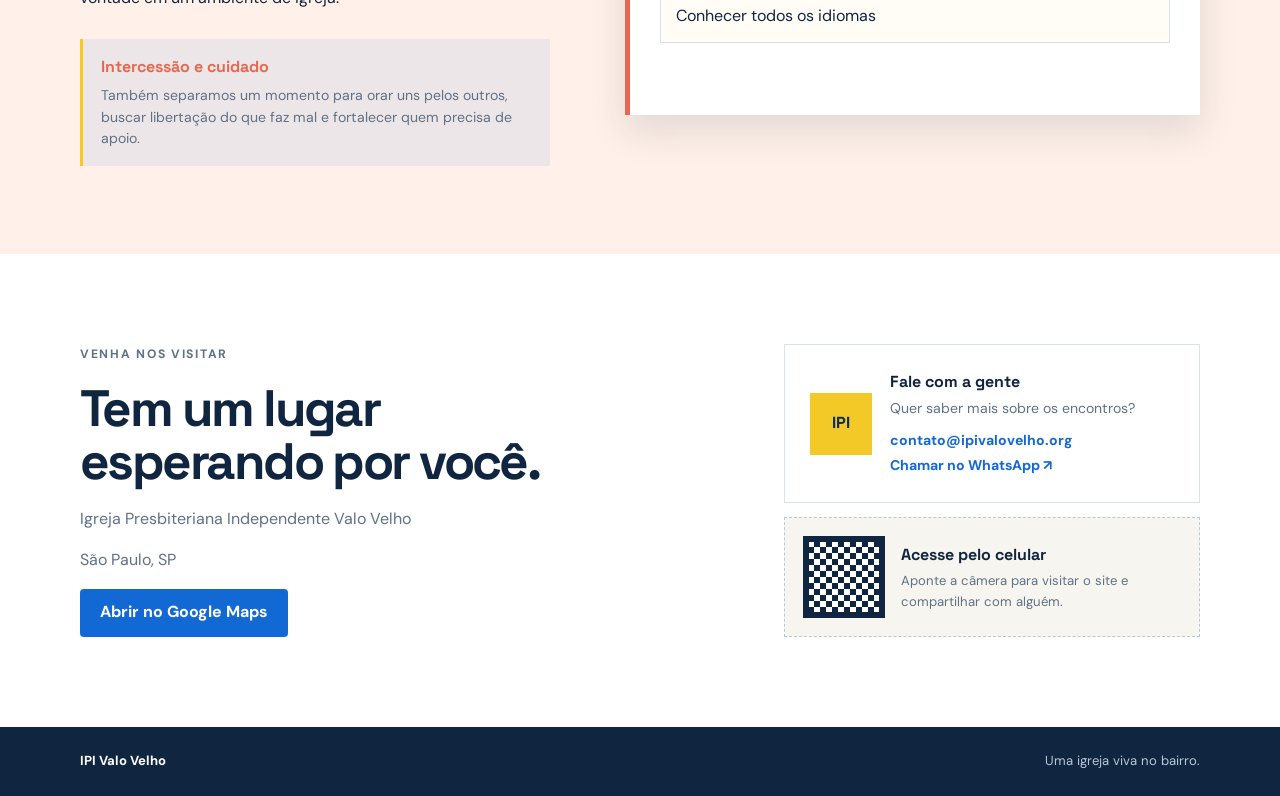
==== commit 718ea26d: "Update index.html" ====
--- a/index.html
+++ b/index.html
@@ -197,23 +197,10 @@
       <section class="location-section" id="contato">
         <div class="container location-grid">
           <div><p class="section-label">Venha nos visitar</p><h2>Tem um lugar esperando por você.</h2><p>Igreja Presbiteriana Independente Valo Velho</p><p>São Paulo, SP</p><a class="button" href="https://www.google.com/maps/search/?api=1&query=IPI+Valo+Velho" target="_blank" rel="noopener noreferrer">Abrir no Google Maps</a></div>
-            <div class="contact-stack"><div class="contact-card"><span class="contact-mark">IPI</span><div><strong>Fale com a gente</strong><p>Quer saber mais sobre os encontros?</p><a href="mailto:contato@ipivalovelho.org">contato@ipivalovelho.org</a><br/>
-              <a href="https://01158736842" target="_blank" rel="noopener noreferrer">Chamar no WhatsApp &#8599;</a></div></div></div></div>
-            <div class="qr-card">
-              <img 
-                 src="https://api.qrserver.com/v1/create-qr-code/?size=150x150&data=https://vitorbernardes-tech.github.io/IPI-Valo-Velho/" 
-                 alt="Código QR para acessar o site"
-                 style="width: 120px; height: 120px;"
-                />
-              <div>
-                <strong>Acesse pelo celular</strong>
-                <p>Aponte a câmera para visitar o site e compartilhar com alguém.</p>
-              </div>
-            </div>
-          </div>
-        </div>
-    </section>
-  </main>
+            <div class="contact-stack"><div class="contact-card"><span class="contact-mark">IPI</span><div><strong>Fale com a gente</strong><p>Quer saber mais sobre os encontros?</p><a href="mailto:contato@ipivalovelho.org">contato@ipivalovelho.org</a><br /><a href="https://01158736842" target="_blank" rel="noopener noreferrer">Chamar no WhatsApp &#8599;</a></div></div><div class="qr-card"><div class="qr-code" aria-label="Código QR para acessar o site"></div><div><strong>Acesse pelo celular</strong><p>Aponte a câmera para visitar o site e compartilhar com alguém.</p></div></div></div>
+        </div>
+      </section>
+    </main>
 
     <footer><div class="container footer-wrap"><span>IPI Valo Velho</span><span>Uma igreja viva no bairro.</span></div></footer>
 
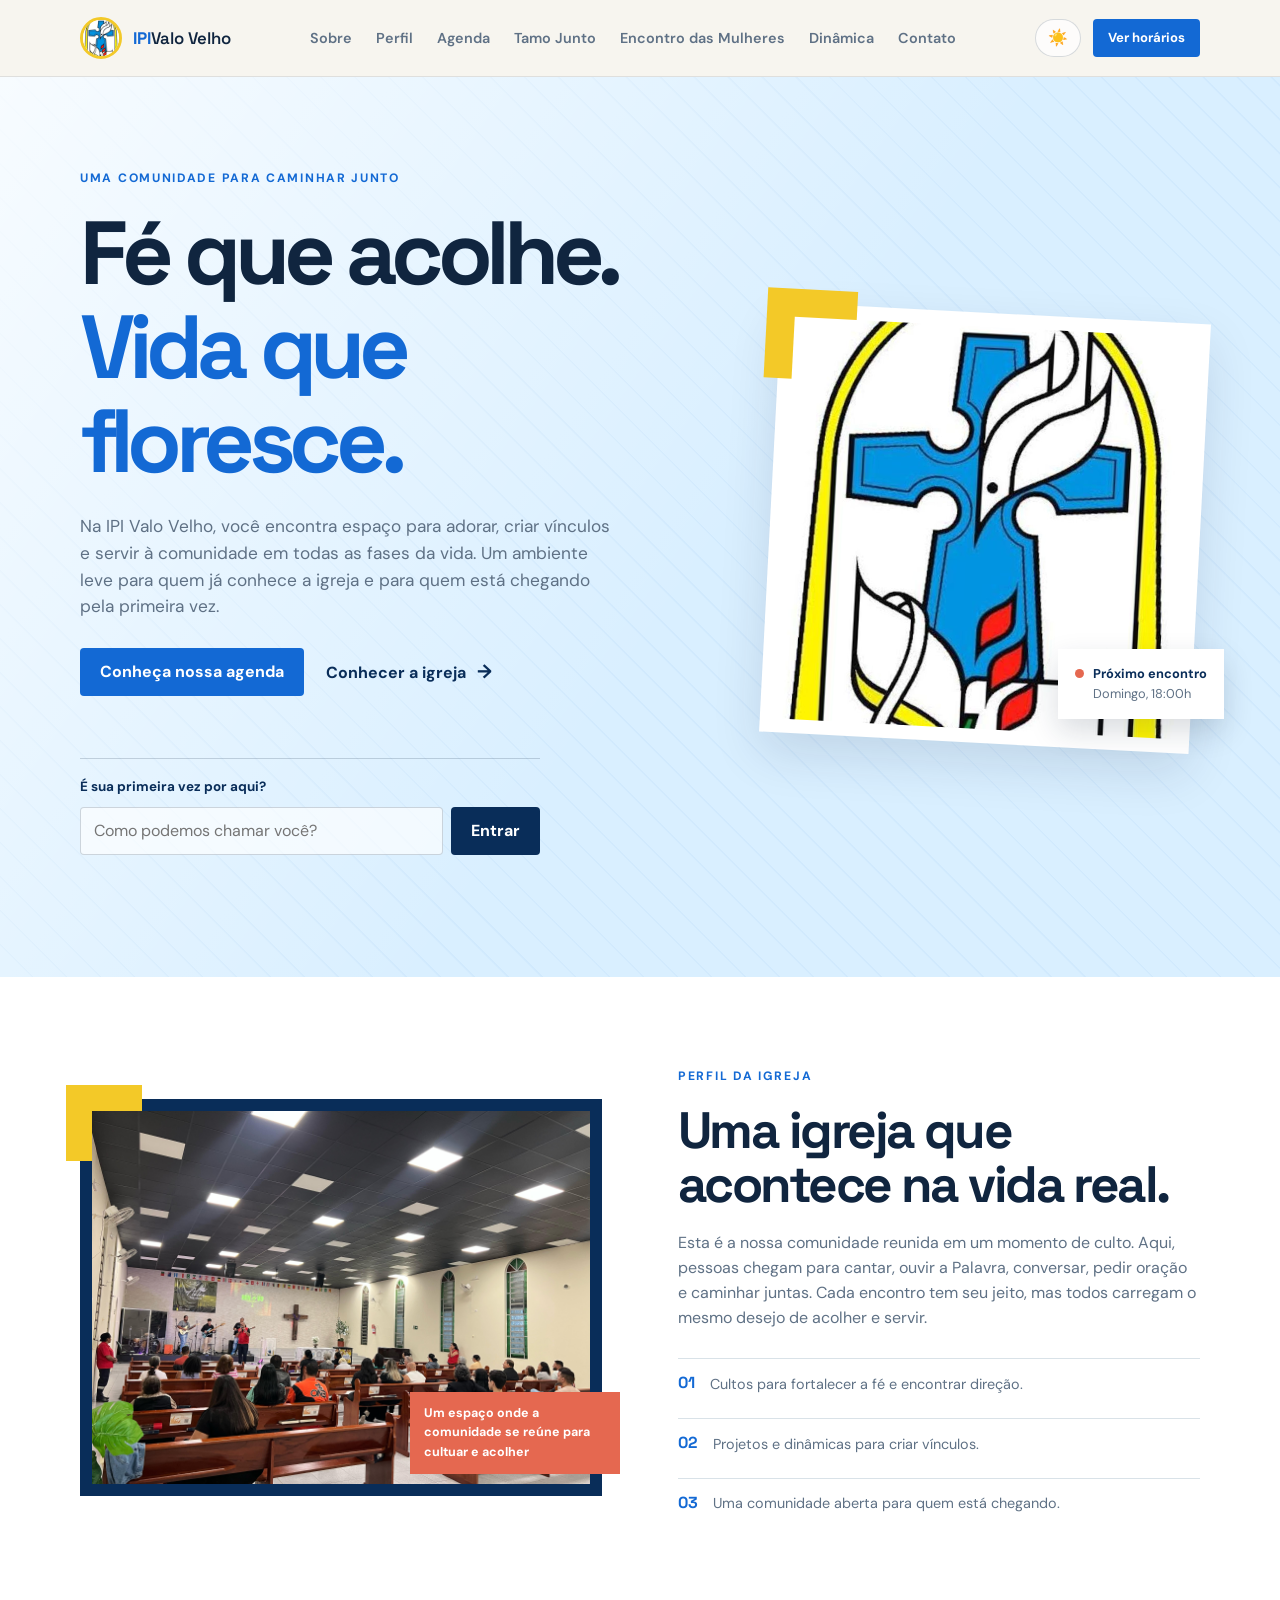
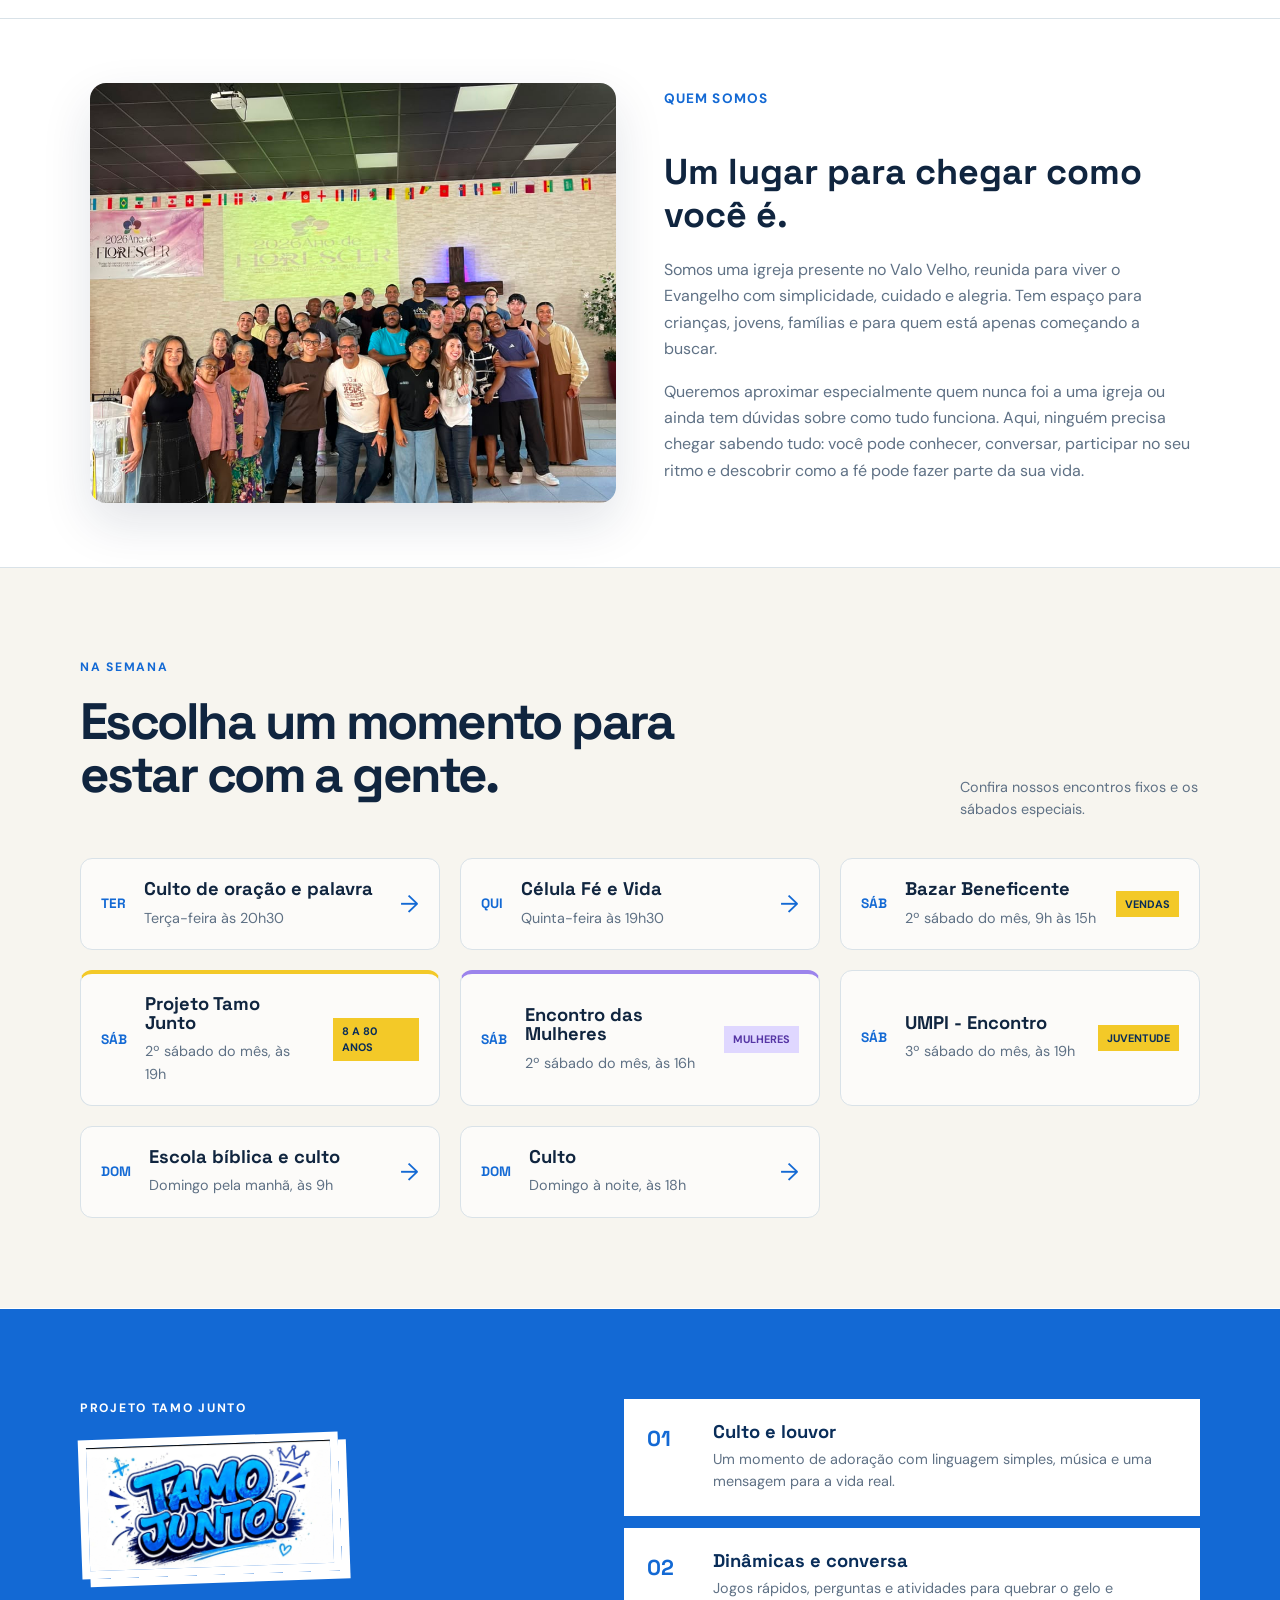
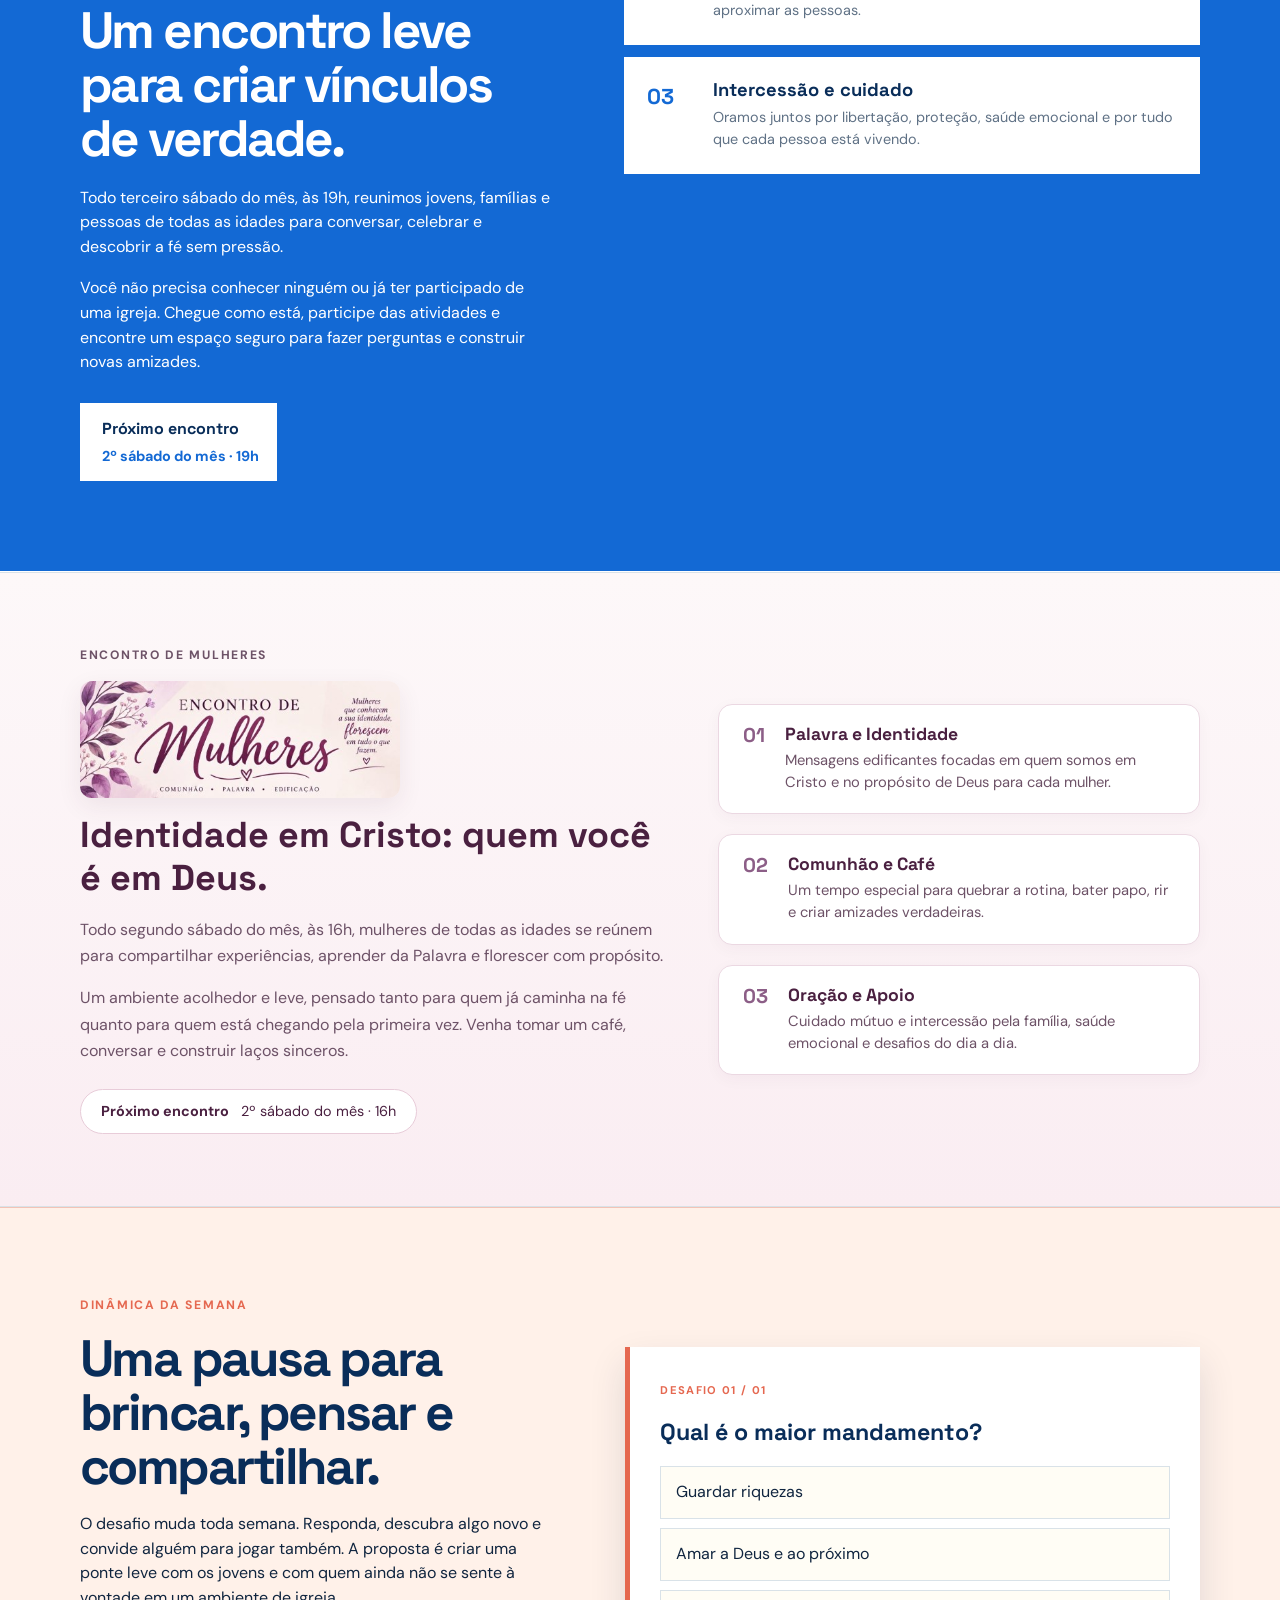
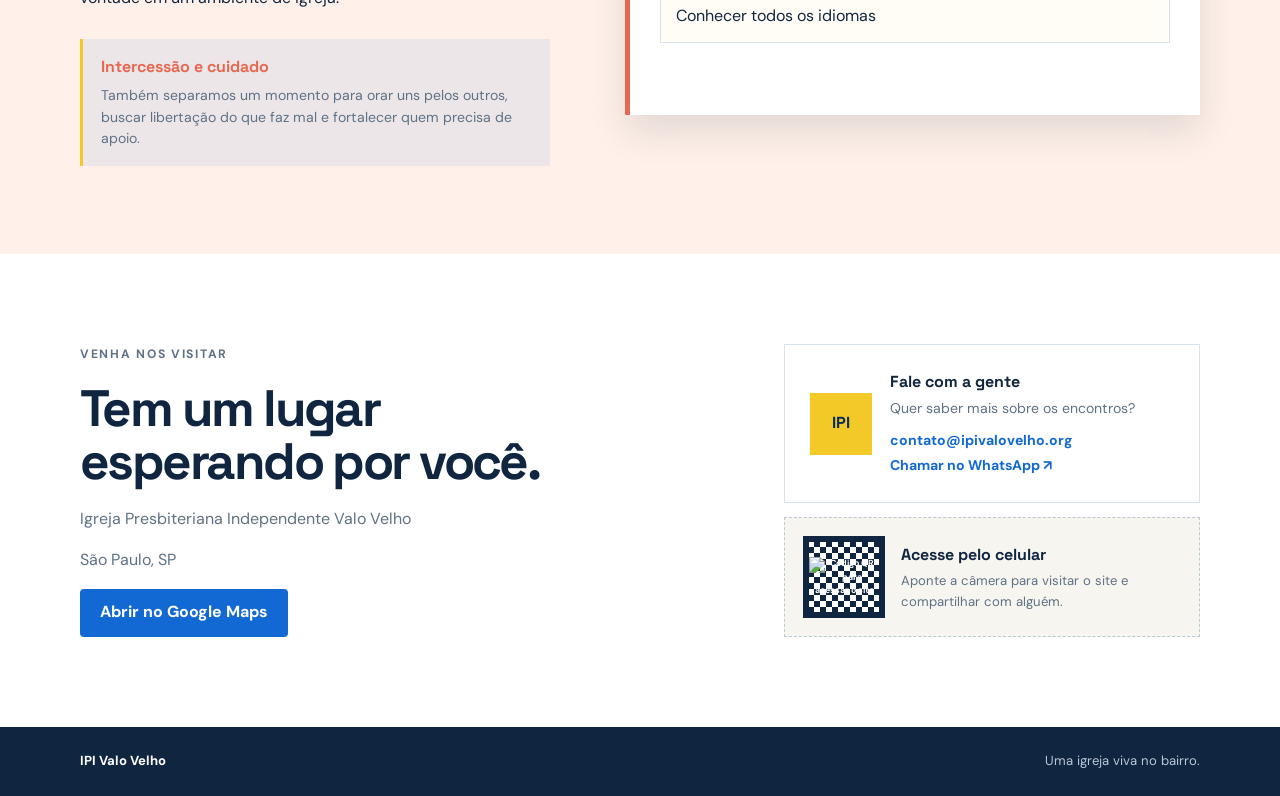
==== commit f519f7fb: "Fix HTML encoding issues in index.html" ====
--- a/index.html
+++ b/index.html
@@ -194,14 +194,42 @@
         </div>
       </section>
 
-      <section class="location-section" id="contato">
-        <div class="container location-grid">
-          <div><p class="section-label">Venha nos visitar</p><h2>Tem um lugar esperando por você.</h2><p>Igreja Presbiteriana Independente Valo Velho</p><p>São Paulo, SP</p><a class="button" href="https://www.google.com/maps/search/?api=1&query=IPI+Valo+Velho" target="_blank" rel="noopener noreferrer">Abrir no Google Maps</a></div>
-            <div class="contact-stack"><div class="contact-card"><span class="contact-mark">IPI</span><div><strong>Fale com a gente</strong><p>Quer saber mais sobre os encontros?</p><a href="mailto:contato@ipivalovelho.org">contato@ipivalovelho.org</a><br /><a href="https://01158736842" target="_blank" rel="noopener noreferrer">Chamar no WhatsApp &#8599;</a></div></div><div class="qr-card"><div class="qr-code" aria-label="Código QR para acessar o site"></div><div><strong>Acesse pelo celular</strong><p>Aponte a câmera para visitar o site e compartilhar com alguém.</p></div></div></div>
-        </div>
-      </section>
-    </main>
-
+<section class="location-section" id="contato">
+  <div class="container location-grid">
+    <div>
+      <p class="section-label">Venha nos visitar</p>
+      <h2>Tem um lugar esperando por você.</h2>
+      <p>Igreja Presbiteriana Independente Valo Velho</p>
+      <p>São Paulo, SP</p>
+      <a class="button" href="https://www.google.com/maps/search/?api=1&query=IPI+Valo+Velho" target="_blank" rel="noopener noreferrer">Abrir no Google Maps</a>
+    </div>
+
+    <div class="contact-stack">
+      <div class="contact-card">
+        <span class="contact-mark">IPI</span>
+        <div>
+          <strong>Fale com a gente</strong>
+          <p>Quer saber mais sobre os encontros?</p>
+          <a href="mailto:contato@ipivalovelho.org">contato@ipivalovelho.org</a><br />
+          <a href="https://01158736842" target="_blank" rel="noopener noreferrer">Chamar no WhatsApp &#8599;</a>
+        </div>
+      </div>
+
+      <div class="qr-card">
+        <div class="qr-code" aria-label="Código QR para acessar o site">
+          <img 
+            src="https://api.qrserver.com/v1/create-qr-code/?size=150x150&data=https://qrco.de/bh3qvw" 
+            alt="Código QR para acessar o site" 
+          />
+        </div>
+        <div>
+          <strong>Acesse pelo celular</strong>
+          <p>Aponte a câmera para visitar o site e compartilhar com alguém.</p>
+        </div>
+      </div>
+    </div>
+  </div>
+</section>
     <footer><div class="container footer-wrap"><span>IPI Valo Velho</span><span>Uma igreja viva no bairro.</span></div></footer>
 
     <script src="./app.js" defer></script>
